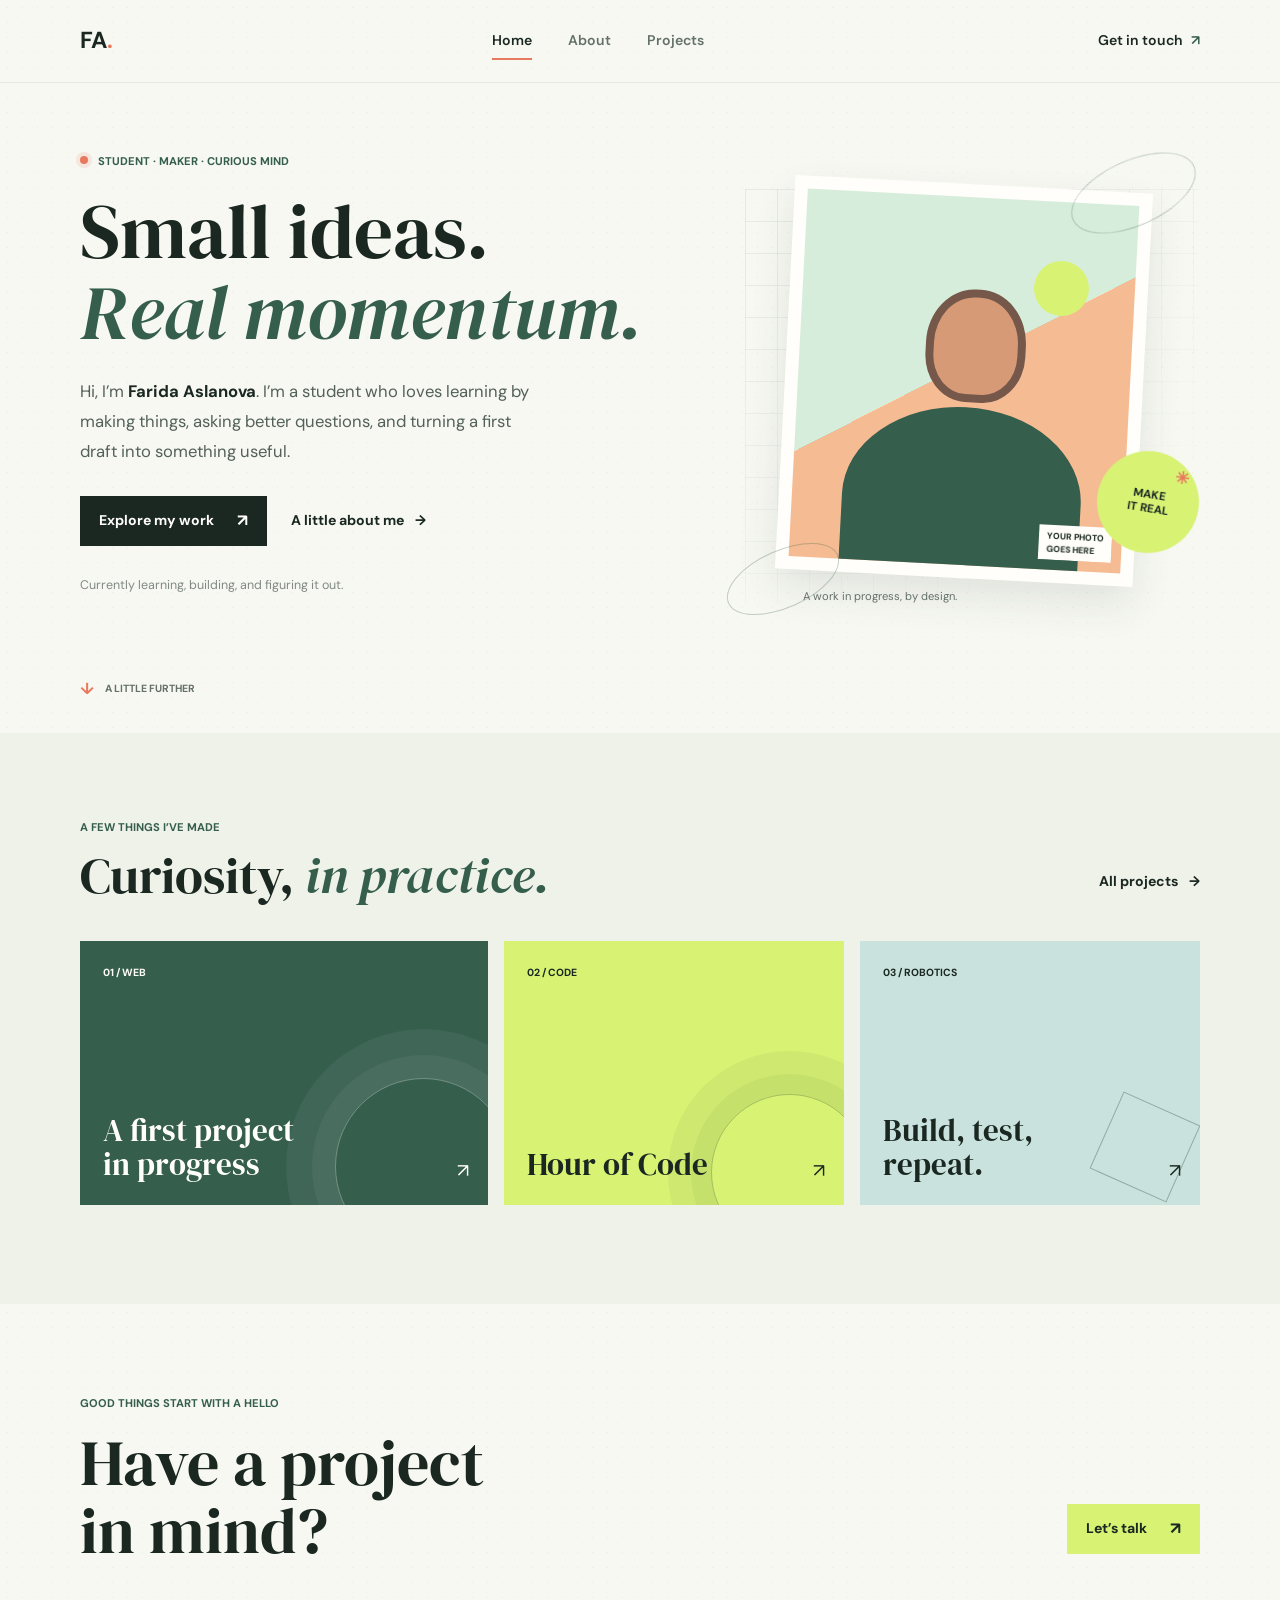
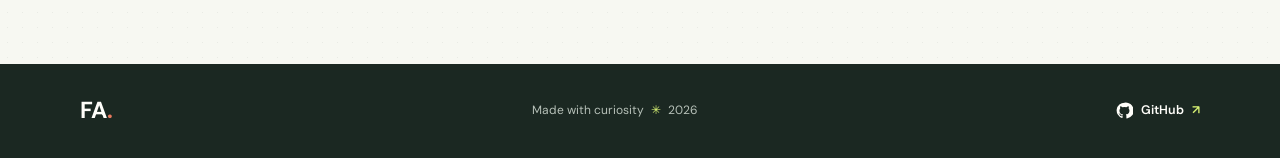
==== index.html @ 7e56ab6a "Update name in index.html" ====
<!doctype html>
<html lang="en">
<head>
  <meta charset="utf-8">
  <meta name="viewport" content="width=device-width, initial-scale=1">
  <meta name="description" content="A personal portfolio sharing my background, skills, and projects.">
  <title>Farida Aslanova | Portfolio</title>
  <link rel="preconnect" href="https://fonts.googleapis.com">
  <link rel="preconnect" href="https://fonts.gstatic.com" crossorigin>
  <link href="https://fonts.googleapis.com/css2?family=DM+Sans:wght@400;500;600;700&family=DM+Serif+Display&display=swap" rel="stylesheet">
  <link rel="stylesheet" href="styles.css">
</head>
<body>
  <header class="site-header">
    <nav class="nav shell" aria-label="Main navigation">
      <a class="wordmark" href="index.html" aria-label="Farida Aslanova home">FA<span>.</span></a>
      <div class="nav-links">
        <a class="nav-link is-current" href="index.html" aria-current="page">Home</a>
        <a class="nav-link" href="about.html">About</a>
        <a class="nav-link" href="projects.html">Projects</a>
      </div>
      <a class="nav-contact" href="mailto:hello@example.com">Get in touch <span aria-hidden="true">↗</span></a>
    </nav>
  </header>

  <main>
    <section class="hero shell">
      <div class="hero-copy">
        <p class="eyebrow"><span class="status-dot"></span> STUDENT · MAKER · CURIOUS MIND</p>
        <h1>Small ideas.<br><em>Real momentum.</em></h1>
        <p class="hero-intro">Hi, I’m <strong>Farida Aslanova</strong>. I’m a student who loves learning by making things, asking better questions, and turning a first draft into something useful.</p>
        <div class="hero-actions">
          <a class="button button-dark" href="projects.html">Explore my work <span aria-hidden="true">↗</span></a>
          <a class="text-link" href="about.html">A little about me <span aria-hidden="true">→</span></a>
        </div>
        <p class="hero-note">Currently learning, building, and figuring it out.</p>
      </div>
      <div class="hero-visual" aria-label="Profile photo placeholder">
        <div class="visual-grid" aria-hidden="true"></div>
        <div class="photo-frame">
          <div class="photo-placeholder" role="img" aria-label="Add your profile photo here">
            <span class="photo-sun" aria-hidden="true"></span>
            <span class="photo-head" aria-hidden="true"></span>
            <span class="photo-body" aria-hidden="true"></span>
            <span class="photo-label">YOUR PHOTO<br>GOES HERE</span>
          </div>
        </div>
        <div class="orbit orbit-one" aria-hidden="true"></div>
        <div class="orbit orbit-two" aria-hidden="true"></div>
        <div class="visual-sticker">MAKE<br>IT REAL <span aria-hidden="true">✳</span></div>
        <p class="visual-caption">A work in progress, by design.</p>
      </div>
      <a class="scroll-cue" href="#selected-work"><span aria-hidden="true">↓</span> A LITTLE FURTHER</a>
    </section>

    <section class="work-preview section-band" id="selected-work">
      <div class="shell">
        <div class="section-heading">
          <div>
            <p class="eyebrow">A FEW THINGS I’VE MADE</p>
            <h2>Curiosity, <em>in practice.</em></h2>
          </div>
          <a class="text-link" href="projects.html">All projects <span aria-hidden="true">→</span></a>
        </div>
        <div class="preview-grid">
          <a class="preview-item preview-web" href="projects.html#project-1">
            <span class="preview-number">01 / WEB</span>
            <span class="preview-title">A first project<br>in progress</span>
            <span class="preview-arrow" aria-hidden="true">↗</span>
          </a>
          <a class="preview-item preview-code" href="projects.html#hour-of-code">
            <span class="preview-number">02 / CODE</span>
            <span class="preview-title">Hour of Code</span>
            <span class="preview-arrow" aria-hidden="true">↗</span>
          </a>
          <a class="preview-item preview-robot" href="projects.html#robotics">
            <span class="preview-number">03 / ROBOTICS</span>
            <span class="preview-title">Build, test,<br>repeat.</span>
            <span class="preview-arrow" aria-hidden="true">↗</span>
          </a>
        </div>
      </div>
    </section>

    <section class="next-step shell">
      <p class="eyebrow">GOOD THINGS START WITH A HELLO</p>
      <div class="next-step-row">
        <h2>Have a project<br>in mind?</h2>
        <a class="button button-lime" href="mailto:hello@example.com">Let’s talk <span aria-hidden="true">↗</span></a>
      </div>
    </section>
  </main>

  <footer class="site-footer">
    <div class="shell footer-inner">
      <a class="wordmark footer-mark" href="index.html" aria-label="Farida Aslanova home">FA<span>.</span></a>
      <p>Made with curiosity <span aria-hidden="true">✳</span> <span id="year">2026</span></p>
      <a class="github-link" href="https://github.com/your-username/your-repository" target="_blank" rel="noreferrer" aria-label="Visit my GitHub repository">
        <svg viewBox="0 0 24 24" aria-hidden="true"><path d="M12 .9a11.1 11.1 0 0 0-3.51 21.63c.56.1.76-.24.76-.54v-2.1c-3.1.67-3.76-1.32-3.76-1.32-.5-1.29-1.24-1.63-1.24-1.63-1.02-.7.08-.69.08-.69 1.12.08 1.71 1.15 1.71 1.15 1 .1.75 2.4 3.19 1.71.1-.73.39-1.23.7-1.52-2.48-.28-5.09-1.24-5.09-5.52 0-1.22.44-2.21 1.15-2.99-.12-.28-.5-1.42.11-2.95 0 0 .94-.3 3.05 1.14a10.6 10.6 0 0 1 5.55 0c2.11-1.44 3.05-1.14 3.05-1.14.61 1.53.23 2.67.11 2.95.71.78 1.14 1.77 1.14 2.99 0 4.29-2.61 5.23-5.1 5.51.4.35.76 1.03.76 2.08v3.08c0 .3.2.65.77.54A11.1 11.1 0 0 0 12 .9Z"/></svg>
        <span>GitHub</span><span aria-hidden="true">↗</span>
      </a>
    </div>
  </footer>
</body>
</html>
---- styles.css ----
:root {
  color-scheme: light;
  --ink: #1b2822;
  --muted: #647169;
  --paper: #f7f8f2;
  --white: #fffefa;
  --line: #dce2d8;
  --green: #355e4d;
  --lime: #d8f274;
  --coral: #e8795e;
  --blue: #c9e2dd;
  --serif: "DM Serif Display", Georgia, serif;
  --sans: "DM Sans", "Segoe UI", sans-serif;
}

* { box-sizing: border-box; }
html { scroll-behavior: smooth; }
body {
  margin: 0;
  color: var(--ink);
  background-color: var(--paper);
  background-image: radial-gradient(#28463612 .8px, transparent .8px);
  background-size: 15px 15px;
  font-family: var(--sans);
  font-size: 16px;
  line-height: 1.65;
}
a { color: inherit; text-decoration: none; }
img { display: block; max-width: 100%; }
.shell { width: min(1120px, calc(100% - 64px)); margin-inline: auto; }

.site-header { position: relative; z-index: 2; border-bottom: 1px solid #dce2d899; }
.nav { min-height: 82px; display: flex; align-items: center; justify-content: space-between; gap: 28px; }
.wordmark { font-size: 1.45rem; line-height: 1; font-weight: 700; letter-spacing: 0; }
.wordmark span { color: var(--coral); }
.nav-links { display: flex; align-items: center; gap: 36px; }
.nav-link, .nav-contact { font-size: .88rem; font-weight: 600; }
.nav-link { position: relative; color: var(--muted); transition: color .2s ease; }
.nav-link::after { position: absolute; right: 0; bottom: -7px; left: 0; height: 2px; content: ""; background: var(--coral); transform: scaleX(0); transform-origin: left; transition: transform .2s ease; }
.nav-link:hover, .nav-link.is-current { color: var(--ink); }
.nav-link:hover::after, .nav-link.is-current::after { transform: scaleX(1); }
.nav-contact { padding: 10px 0 10px 16px; }
.nav-contact span { margin-left: 5px; color: var(--green); }

.hero { position: relative; min-height: 650px; display: grid; grid-template-columns: 1.03fr .97fr; align-items: center; padding-top: 40px; padding-bottom: 88px; }
.hero-copy { position: relative; z-index: 1; padding-bottom: 20px; animation: rise-in .7s both; }
.eyebrow { margin: 0 0 21px; color: var(--green); font-size: .7rem; font-weight: 700; letter-spacing: 0; line-height: 1.5; }
.status-dot { display: inline-block; width: 8px; height: 8px; margin-right: 7px; border-radius: 50%; background: var(--coral); vertical-align: 1px; box-shadow: 0 0 0 4px #e8795e22; }
h1, h2, h3, h4, p { margin-top: 0; }
h1, h2 { font-family: var(--serif); font-weight: 400; letter-spacing: 0; line-height: 1.05; }
h1 { margin-bottom: 25px; font-size: clamp(3.35rem, 6vw, 5.8rem); }
h1 em, h2 em { color: var(--green); font-weight: 400; }
.hero-intro { max-width: 460px; margin-bottom: 29px; color: #536159; font-size: 1.04rem; line-height: 1.8; }
.hero-intro strong { color: var(--ink); font-weight: 700; }
.hero-actions { display: flex; align-items: center; flex-wrap: wrap; gap: 24px; }
.button { min-height: 50px; display: inline-flex; align-items: center; justify-content: center; gap: 23px; padding: 0 19px; font-size: .88rem; font-weight: 700; transition: transform .2s ease, box-shadow .2s ease; }
.button:hover { transform: translateY(-3px); box-shadow: 0 8px 18px #1b282222; }
.button-dark { color: var(--white); background: var(--ink); }
.button-dark span, .button-lime span { font-size: 1.05rem; }
.button-lime { color: var(--ink); background: var(--lime); }
.text-link { display: inline-flex; align-items: center; gap: 11px; color: var(--ink); font-size: .88rem; font-weight: 700; }
.text-link span, .project-link span { transition: transform .2s ease; }
.text-link:hover span, .project-link:hover span { transform: translateX(4px); }
.hero-note { margin: 29px 0 0; color: #808a83; font-size: .78rem; }
.hero-visual { position: relative; width: 100%; max-width: 480px; height: 450px; justify-self: end; animation: rise-in .8s .12s both; }
.visual-grid { position: absolute; inset: 30px 2px 6px 25px; background-image: linear-gradient(#355e4d15 1px, transparent 1px), linear-gradient(90deg, #355e4d15 1px, transparent 1px); background-size: 32px 32px; mask-image: linear-gradient(145deg, #000 10%, transparent 90%); }
.photo-frame { position: absolute; inset: 25px 57px 31px 65px; padding: 13px; background: var(--white); box-shadow: 0 18px 40px #27372d1b; transform: rotate(3deg); }
.photo-placeholder { position: relative; width: 100%; height: 100%; overflow: hidden; background: linear-gradient(150deg, #d7eddb 0%, #d7eddb 47%, #f5bb93 47%, #f5bb93 100%); }
.photo-sun { position: absolute; top: 16%; right: 14%; width: 55px; aspect-ratio: 1; border-radius: 50%; background: var(--lime); }
.photo-head { position: absolute; z-index: 1; top: 25%; left: 38%; width: 30%; aspect-ratio: .88; border: 8px solid #76584b; border-radius: 48% 48% 42% 42%; background: #d79a77; }
.photo-body { position: absolute; bottom: -7%; left: 15%; width: 72%; height: 50%; border-radius: 50% 50% 0 0; background: var(--green); }
.photo-label { position: absolute; z-index: 2; right: 10px; bottom: 10px; padding: 5px 8px; color: var(--ink); background: var(--white); font-size: .55rem; font-weight: 700; line-height: 1.4; }
.orbit { position: absolute; border: 1px solid #355e4d48; border-radius: 50%; transform: rotate(-24deg); }
.orbit-one { top: 1px; right: 0; width: 133px; height: 66px; }
.orbit-two { bottom: 1px; left: 3px; width: 120px; height: 58px; }
.visual-sticker { position: absolute; right: 1px; bottom: 56px; z-index: 1; display: grid; width: 102px; aspect-ratio: 1; place-content: center; border-radius: 50%; color: var(--ink); background: var(--lime); font-size: .72rem; font-weight: 700; line-height: 1.25; text-align: center; transform: rotate(9deg); }
.visual-sticker span { position: absolute; top: 12px; right: 14px; color: var(--coral); font-size: 1.05rem; }
.visual-caption { position: absolute; bottom: 4px; left: 83px; margin: 0; color: var(--muted); font-size: .7rem; }
.scroll-cue { position: absolute; bottom: 31px; left: 0; display: flex; align-items: center; gap: 11px; color: var(--muted); font-size: .65rem; font-weight: 700; }
.scroll-cue span, .intro-jump span { color: var(--coral); font-size: 1rem; }

.section-band { background: #eff2e9; }
.work-preview { padding: 86px 0 99px; }
.section-heading { display: flex; align-items: end; justify-content: space-between; gap: 32px; margin-bottom: 38px; }
.section-heading .eyebrow { margin-bottom: 13px; }
h2 { margin-bottom: 0; font-size: clamp(2.4rem, 4vw, 3.8rem); }
.section-heading > .text-link { margin-bottom: 9px; }
.preview-grid { display: grid; grid-template-columns: 1.2fr 1fr 1fr; gap: 16px; }
.preview-item { position: relative; min-height: 264px; display: flex; flex-direction: column; justify-content: space-between; overflow: hidden; padding: 23px; transition: transform .25s ease; }
.preview-item:hover { transform: translateY(-5px); }
.preview-web { color: var(--white); background: var(--green); }
.preview-web::after { position: absolute; right: -24px; bottom: -50px; width: 175px; height: 175px; border: 1px solid #ffffff50; border-radius: 50%; content: ""; box-shadow: 0 0 0 23px #ffffff0d, 0 0 0 49px #ffffff0d; }
.preview-code { color: var(--ink); background: var(--lime); }
.preview-code::after { position: absolute; right: -24px; bottom: -46px; width: 155px; height: 155px; border: 1px solid #1b282242; border-radius: 50%; content: ""; box-shadow: 0 0 0 20px #1b28220c, 0 0 0 43px #1b28220c; }
.preview-robot { color: var(--ink); background: var(--blue); }
.preview-robot::after { position: absolute; right: 13px; bottom: 16px; width: 82px; height: 82px; border: 1px solid #355e4d66; content: ""; transform: rotate(24deg); }
.preview-number { position: relative; z-index: 1; font-size: .65rem; font-weight: 700; }
.preview-title { position: relative; z-index: 1; font-family: var(--serif); font-size: 1.95rem; line-height: 1.08; }
.preview-arrow { position: absolute; right: 19px; bottom: 18px; z-index: 1; font-size: 1.2rem; }
.next-step { padding-top: 91px; padding-bottom: 100px; }
.next-step .eyebrow { margin-bottom: 18px; }
.next-step-row { display: flex; align-items: end; justify-content: space-between; gap: 32px; }
.next-step h2 { font-size: clamp(2.8rem, 5vw, 4.8rem); }
.next-step .button { margin-bottom: 10px; }

.page-intro { position: relative; min-height: 380px; display: flex; flex-direction: column; justify-content: center; padding-top: 49px; padding-bottom: 52px; }
.page-intro h1 { margin-bottom: 18px; font-size: clamp(3.4rem, 6vw, 5.2rem); }
.page-lede { max-width: 530px; margin-bottom: 0; color: var(--muted); font-size: 1.02rem; line-height: 1.8; }
.about-stamp { position: absolute; right: 7%; bottom: 66px; display: grid; width: 114px; aspect-ratio: 1; place-content: center; border: 1px solid #355e4d66; border-radius: 50%; color: var(--green); font-size: .65rem; font-weight: 700; line-height: 1.4; text-align: center; transform: rotate(10deg); }
.about-stamp span { margin-top: 4px; color: var(--coral); font-size: 1rem; }
.about-story { padding: 78px 0 84px; }
.story-grid { display: grid; grid-template-columns: .65fr 1.35fr; gap: 55px; }
.story-grid > .eyebrow { margin-top: 11px; }
.story-grid h2 { max-width: 670px; margin-bottom: 24px; font-size: clamp(2.2rem, 3.7vw, 3.5rem); }
.story-grid p:not(.eyebrow) { max-width: 690px; color: #56625a; }
.credentials { padding-top: 90px; padding-bottom: 104px; }
.section-aside { max-width: 255px; margin-bottom: 7px; color: var(--muted); font-size: .9rem; }
.credentials-grid { display: grid; grid-template-columns: 1fr 1fr 1fr; border-top: 1px solid var(--line); }
.credential-block { position: relative; min-height: 340px; padding: 26px 26px 28px 0; border-right: 1px solid var(--line); }
.credential-block + .credential-block { padding-left: 25px; }
.credential-block:last-child { padding-right: 0; border-right: 0; }
.block-index { display: block; margin-bottom: 12px; color: var(--coral); font-size: .7rem; font-weight: 700; }
.credential-block h3 { margin-bottom: 22px; font-family: var(--serif); font-size: 1.65rem; font-weight: 400; }
.timeline-entry { position: relative; padding: 0 0 19px 18px; border-left: 1px solid #adc0ae; }
.timeline-entry:last-child { padding-bottom: 0; border-color: transparent; }
.timeline-dot { position: absolute; top: 4px; left: -4px; width: 7px; height: 7px; border-radius: 50%; background: var(--coral); }
.entry-date { margin-bottom: 4px; color: var(--green); font-size: .65rem; font-weight: 700; }
.timeline-entry h4, .activity-entry h4 { margin-bottom: 3px; font-size: .9rem; font-weight: 700; }
.timeline-entry p:last-child, .activity-entry p { margin-bottom: 0; color: var(--muted); font-size: .79rem; }
.block-lede { margin: -12px 0 20px; color: var(--muted); font-size: .83rem; }
.skill-list { margin: 0; padding: 0; list-style: none; }
.skill-list li { display: flex; align-items: center; justify-content: space-between; gap: 10px; padding: 11px 0; border-bottom: 1px solid var(--line); font-size: .84rem; }
.skill-mark { color: var(--green); }
.activity-entry { display: flex; align-items: flex-start; gap: 12px; margin-bottom: 19px; }
.activity-icon { width: 25px; height: 25px; display: grid; flex: 0 0 25px; place-items: center; color: var(--green); background: #dce7dc; font-size: .85rem; }
.about-cta { padding: 75px 0 87px; color: var(--white); background: var(--green); }
.about-cta-inner { display: grid; grid-template-columns: 1fr auto; align-items: end; gap: 23px; }
.about-cta .eyebrow { grid-column: 1 / -1; margin-bottom: 0; color: var(--lime); }
.about-cta h2 { font-size: clamp(2.5rem, 4vw, 3.8rem); }
.about-cta h2 em { color: var(--lime); }
.about-cta .button { grid-column: 2; grid-row: 2; margin-bottom: 6px; }

.projects-intro { min-height: 365px; }
.intro-jump { display: inline-flex; align-items: center; gap: 10px; margin-top: 27px; color: var(--muted); font-size: .68rem; font-weight: 700; }
.projects-list { padding: 38px 0 54px; }
.project-stack { display: grid; gap: 20px; }
.project-card { display: grid; grid-template-columns: 1fr 1fr; align-items: center; gap: clamp(30px, 6vw, 78px); min-height: 340px; padding: 24px; background: var(--white); }
.project-card-reverse .project-image { order: 2; }
.project-card-reverse .project-copy { order: 1; padding-left: 18px; }
.project-image { position: relative; min-height: 288px; overflow: hidden; background: var(--blue); }
.project-image img { position: absolute; inset: 0; width: 100%; height: 100%; object-fit: cover; transition: transform .5s ease; }
.project-card:hover .project-image img { transform: scale(1.04); }
.project-image-one img { filter: saturate(.72); }
.project-image-two img { filter: saturate(.78); }
.project-image-three img { filter: saturate(.78); }
.project-image-four img { filter: saturate(.66); }
.image-index, .image-caption { position: absolute; z-index: 1; color: var(--ink); background: var(--white); font-size: .66rem; font-weight: 700; }
.image-index { top: 13px; left: 13px; display: grid; width: 34px; aspect-ratio: 1; place-items: center; }
.image-caption { right: 13px; bottom: 13px; padding: 6px 9px; }
.project-copy { padding: 15px 26px 15px 0; }
.project-copy .eyebrow { display: flex; flex-wrap: wrap; align-items: center; gap: 11px; margin-bottom: 14px; }
.project-type { color: #818a82; font-size: .61rem; }
.project-copy h2 { margin-bottom: 14px; font-size: clamp(2rem, 3.1vw, 2.9rem); }
.project-copy > p:not(.eyebrow) { max-width: 410px; margin-bottom: 19px; color: var(--muted); font-size: .9rem; line-height: 1.75; }
.project-link { display: inline-flex; align-items: center; gap: 11px; padding-bottom: 4px; border-bottom: 1px solid #355e4d66; color: var(--green); font-size: .82rem; font-weight: 700; }
.project-end { padding-top: 83px; padding-bottom: 94px; }
.project-end .eyebrow { margin-bottom: 15px; }
.project-end h2 { margin-bottom: 26px; font-size: clamp(2.7rem, 4.5vw, 4.3rem); }
.project-end .button { width: fit-content; }

.site-footer { color: #e8eee8; background: var(--ink); }
.footer-inner { min-height: 94px; display: flex; align-items: center; justify-content: space-between; gap: 20px; }
.footer-mark { color: var(--white); }
.footer-inner p { margin: 0; color: #b7c1b9; font-size: .75rem; }
.footer-inner p span:first-child { padding: 0 4px; color: var(--lime); }
.github-link { display: inline-flex; align-items: center; gap: 8px; color: var(--white); font-size: .78rem; font-weight: 600; }
.github-link svg { width: 17px; height: 17px; fill: currentColor; }
.github-link span:last-child { color: var(--lime); }

@keyframes rise-in { from { opacity: 0; transform: translateY(14px); } to { opacity: 1; transform: translateY(0); } }

@media (max-width: 760px) {
  .shell { width: min(100% - 40px, 560px); }
  .nav { min-height: 70px; gap: 15px; }
  .nav-links { gap: 18px; }
  .nav-contact { padding-left: 0; font-size: .78rem; }
  .nav-link { font-size: .82rem; }
  .hero { min-height: auto; grid-template-columns: 1fr; gap: 13px; padding-top: 70px; padding-bottom: 94px; }
  .hero-copy { padding-bottom: 0; }
  .hero h1 { font-size: clamp(3.3rem, 12vw, 5rem); }
  .hero-visual { width: min(100%, 430px); height: 390px; justify-self: center; margin-top: 16px; }
  .photo-frame { inset: 18px 56px 27px 57px; }
  .scroll-cue { bottom: 25px; }
  .work-preview { padding: 68px 0 74px; }
  .preview-grid { grid-template-columns: 1fr 1fr; }
  .preview-item:first-child { grid-column: 1 / -1; min-height: 220px; }
  .preview-item { min-height: 210px; }
  .next-step { padding-top: 70px; padding-bottom: 76px; }
  .page-intro { min-height: 340px; padding-top: 56px; padding-bottom: 50px; }
  .about-stamp { right: 3%; bottom: 35px; width: 88px; font-size: .58rem; }
  .about-story { padding: 62px 0; }
  .story-grid { grid-template-columns: 1fr; gap: 5px; }
  .credentials { padding-top: 68px; padding-bottom: 75px; }
  .credentials-grid { grid-template-columns: 1fr 1fr; }
  .credential-block { min-height: 0; padding-bottom: 28px; }
  .skills-block { border-right: 0; }
  .experience-block { grid-column: 1 / -1; padding: 25px 0 0 !important; border-top: 1px solid var(--line); }
  .about-cta { padding: 61px 0 68px; }
  .project-card { grid-template-columns: 1fr; gap: 20px; padding: 16px; }
  .project-card-reverse .project-image, .project-card-reverse .project-copy { order: initial; }
  .project-card-reverse .project-copy { padding-left: 0; }
  .project-image { min-height: 260px; }
  .project-copy { padding: 4px 8px 14px; }
  .projects-list { padding-top: 25px; padding-bottom: 36px; }
  .project-stack { gap: 16px; }
  .project-end { padding-top: 66px; padding-bottom: 76px; }
}

@media (max-width: 440px) {
  .shell { width: calc(100% - 34px); }
  .nav { flex-wrap: wrap; padding-top: 13px; padding-bottom: 12px; }
  .wordmark { font-size: 1.3rem; }
  .nav-links { order: 3; width: 100%; justify-content: center; gap: 33px; }
  .nav-contact { margin-left: auto; }
  .hero { padding-top: 53px; }
  .eyebrow { font-size: .64rem; }
  .hero-intro { font-size: .96rem; }
  .hero-visual { height: 330px; }
  .photo-frame { inset: 12px 46px 24px 47px; }
  .visual-sticker { right: 0; bottom: 47px; width: 82px; font-size: .62rem; }
  .visual-caption { left: 50px; font-size: .64rem; }
  .section-heading { align-items: flex-start; flex-direction: column; gap: 17px; margin-bottom: 26px; }
  .section-heading > .text-link { margin-bottom: 0; }
  .preview-grid { grid-template-columns: 1fr; }
  .preview-item, .preview-item:first-child { grid-column: auto; min-height: 180px; }
  .preview-title { font-size: 1.75rem; }
  .next-step-row { align-items: flex-start; flex-direction: column; gap: 22px; }
  .next-step .button { margin-bottom: 0; }
  .page-intro { min-height: 325px; }
  .page-intro h1 { font-size: clamp(3rem, 15vw, 4.2rem); }
  .about-stamp { right: 5px; bottom: 15px; width: 72px; }
  .section-aside { max-width: 100%; }
  .credentials-grid { grid-template-columns: 1fr; }
  .credential-block, .credential-block + .credential-block { padding: 24px 0; border-right: 0; border-bottom: 1px solid var(--line); }
  .credential-block:last-child { border-bottom: 0; }
  .experience-block { grid-column: auto; border-top: 0; }
  .about-cta-inner { grid-template-columns: 1fr; }
  .about-cta .eyebrow { grid-column: auto; }
  .about-cta .button { grid-column: auto; grid-row: auto; }
  .project-image { min-height: 215px; }
  .footer-inner { min-height: 110px; flex-wrap: wrap; justify-content: space-between; padding-top: 20px; padding-bottom: 20px; }
  .footer-inner p { order: 3; width: 100%; }
}

@media (prefers-reduced-motion: reduce) {
  *, *::before, *::after { scroll-behavior: auto !important; animation-duration: .01ms !important; animation-iteration-count: 1 !important; transition-duration: .01ms !important; }
}
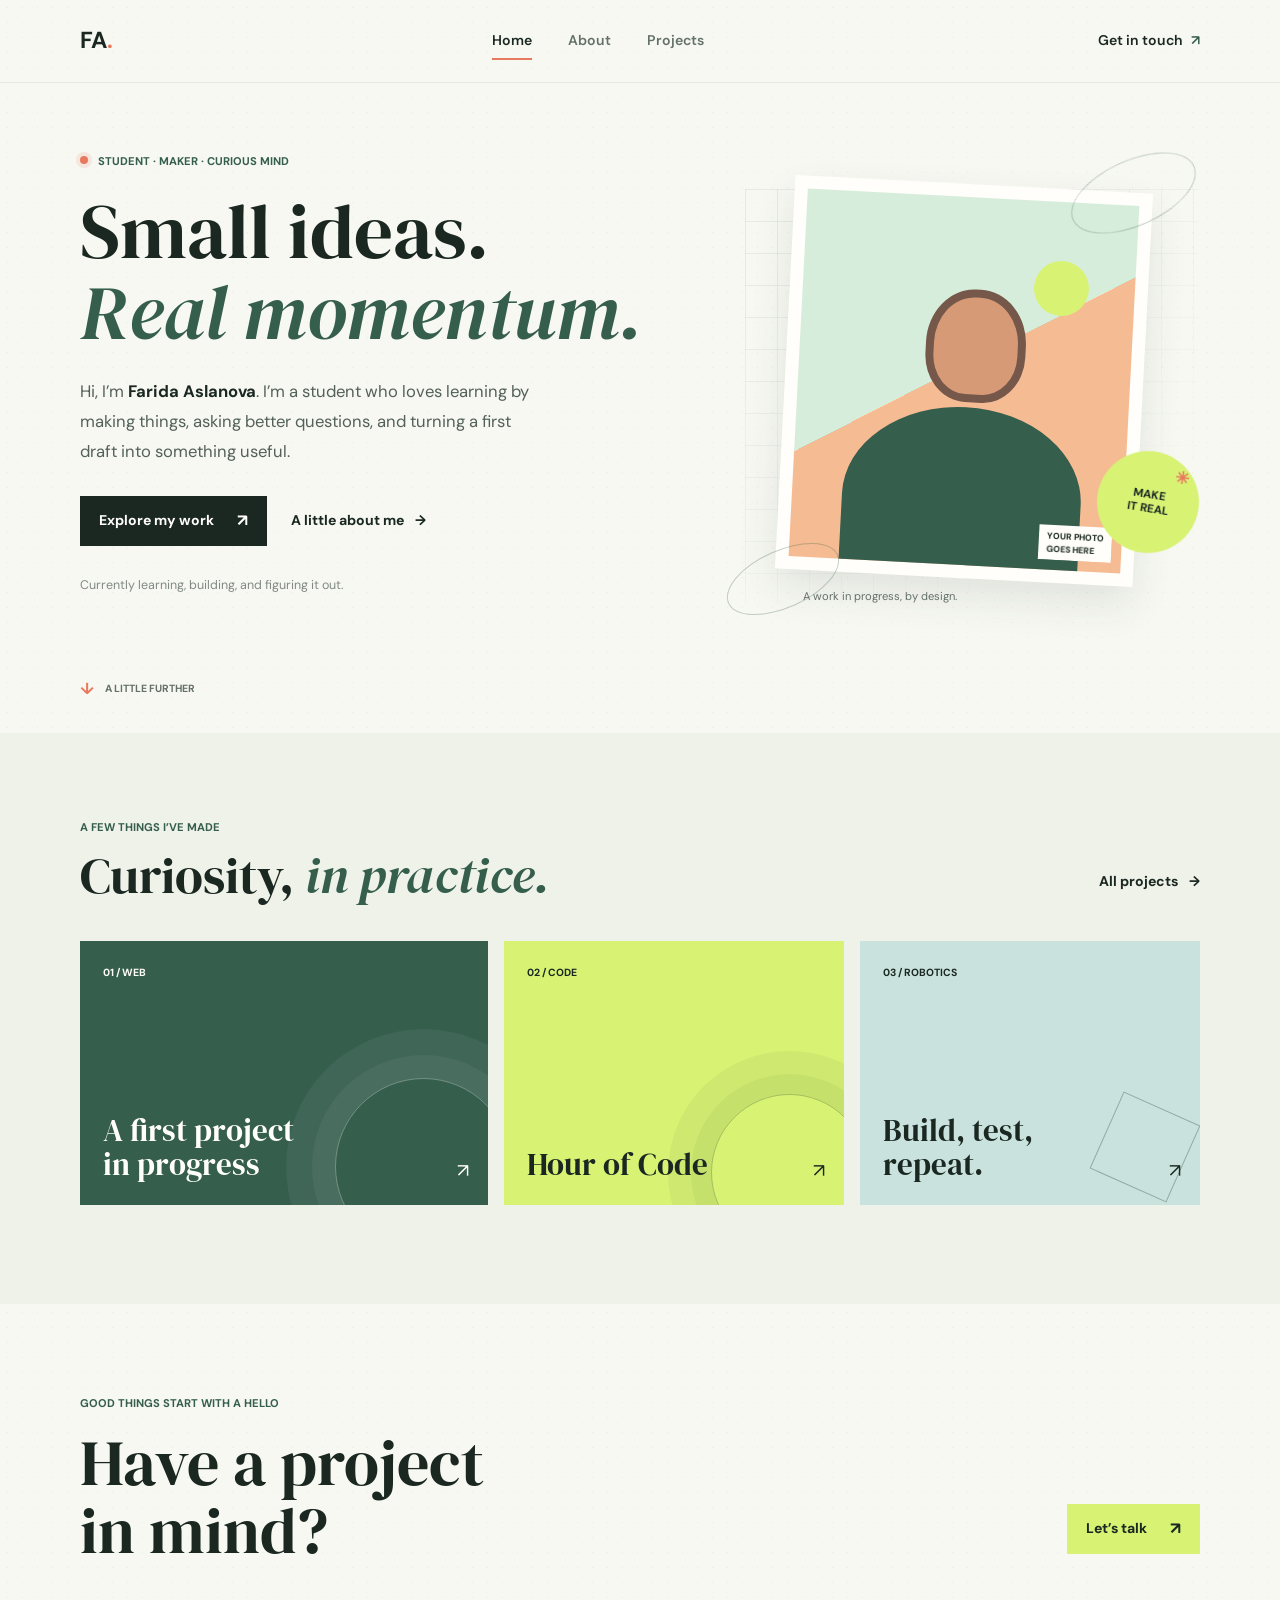
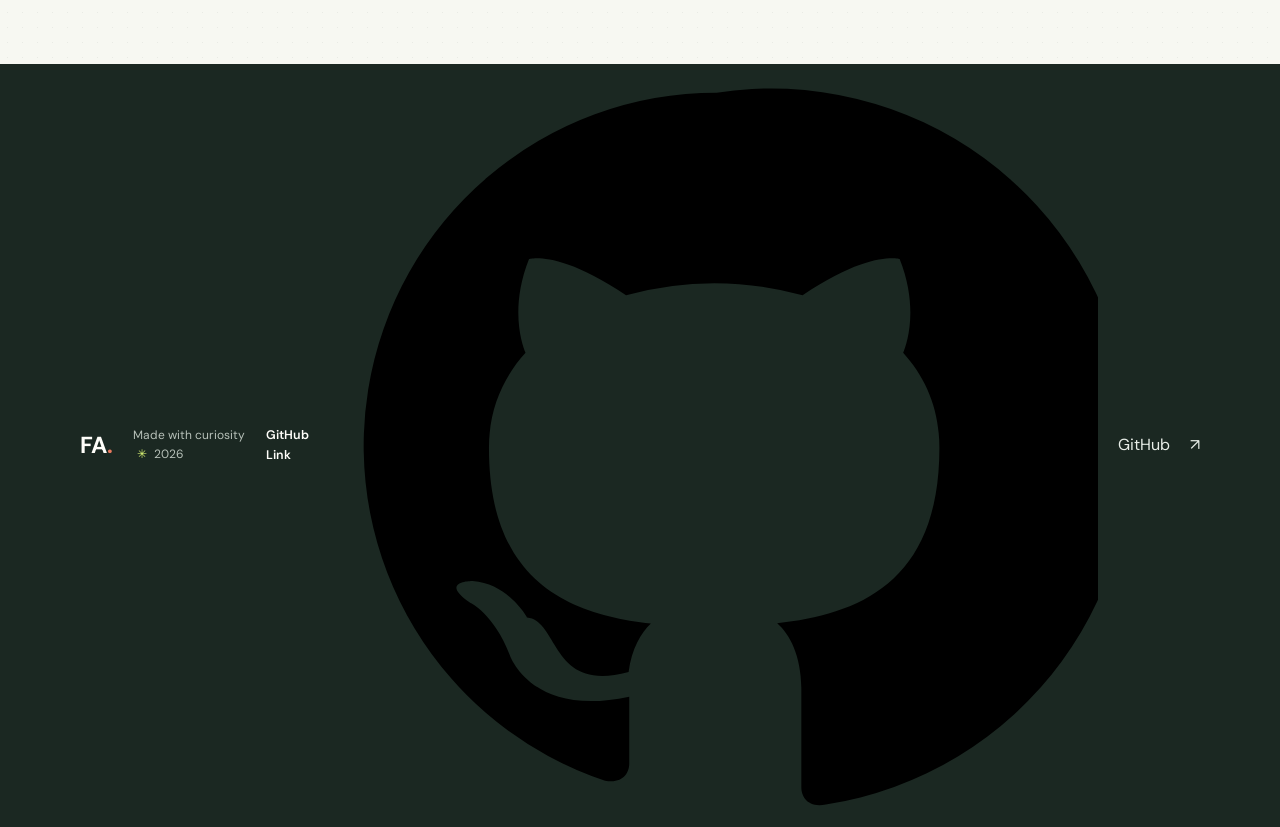
==== commit 4f851cae: "Fix github repo link" ====
--- a/index.html
+++ b/index.html
@@ -95,7 +95,7 @@
     <div class="shell footer-inner">
       <a class="wordmark footer-mark" href="index.html" aria-label="Farida Aslanova home">FA<span>.</span></a>
       <p>Made with curiosity <span aria-hidden="true">✳</span> <span id="year">2026</span></p>
-      <a class="github-link" href="https://github.com/your-username/your-repository" target="_blank" rel="noreferrer" aria-label="Visit my GitHub repository">
+      <a class="github-link" href="https://youtu.be/HBecvjK9mwM?si=2HjR458MfhCHpb5J" >GitHub Link</a>
         <svg viewBox="0 0 24 24" aria-hidden="true"><path d="M12 .9a11.1 11.1 0 0 0-3.51 21.63c.56.1.76-.24.76-.54v-2.1c-3.1.67-3.76-1.32-3.76-1.32-.5-1.29-1.24-1.63-1.24-1.63-1.02-.7.08-.69.08-.69 1.12.08 1.71 1.15 1.71 1.15 1 .1.75 2.4 3.19 1.71.1-.73.39-1.23.7-1.52-2.48-.28-5.09-1.24-5.09-5.52 0-1.22.44-2.21 1.15-2.99-.12-.28-.5-1.42.11-2.95 0 0 .94-.3 3.05 1.14a10.6 10.6 0 0 1 5.55 0c2.11-1.44 3.05-1.14 3.05-1.14.61 1.53.23 2.67.11 2.95.71.78 1.14 1.77 1.14 2.99 0 4.29-2.61 5.23-5.1 5.51.4.35.76 1.03.76 2.08v3.08c0 .3.2.65.77.54A11.1 11.1 0 0 0 12 .9Z"/></svg>
         <span>GitHub</span><span aria-hidden="true">↗</span>
       </a>
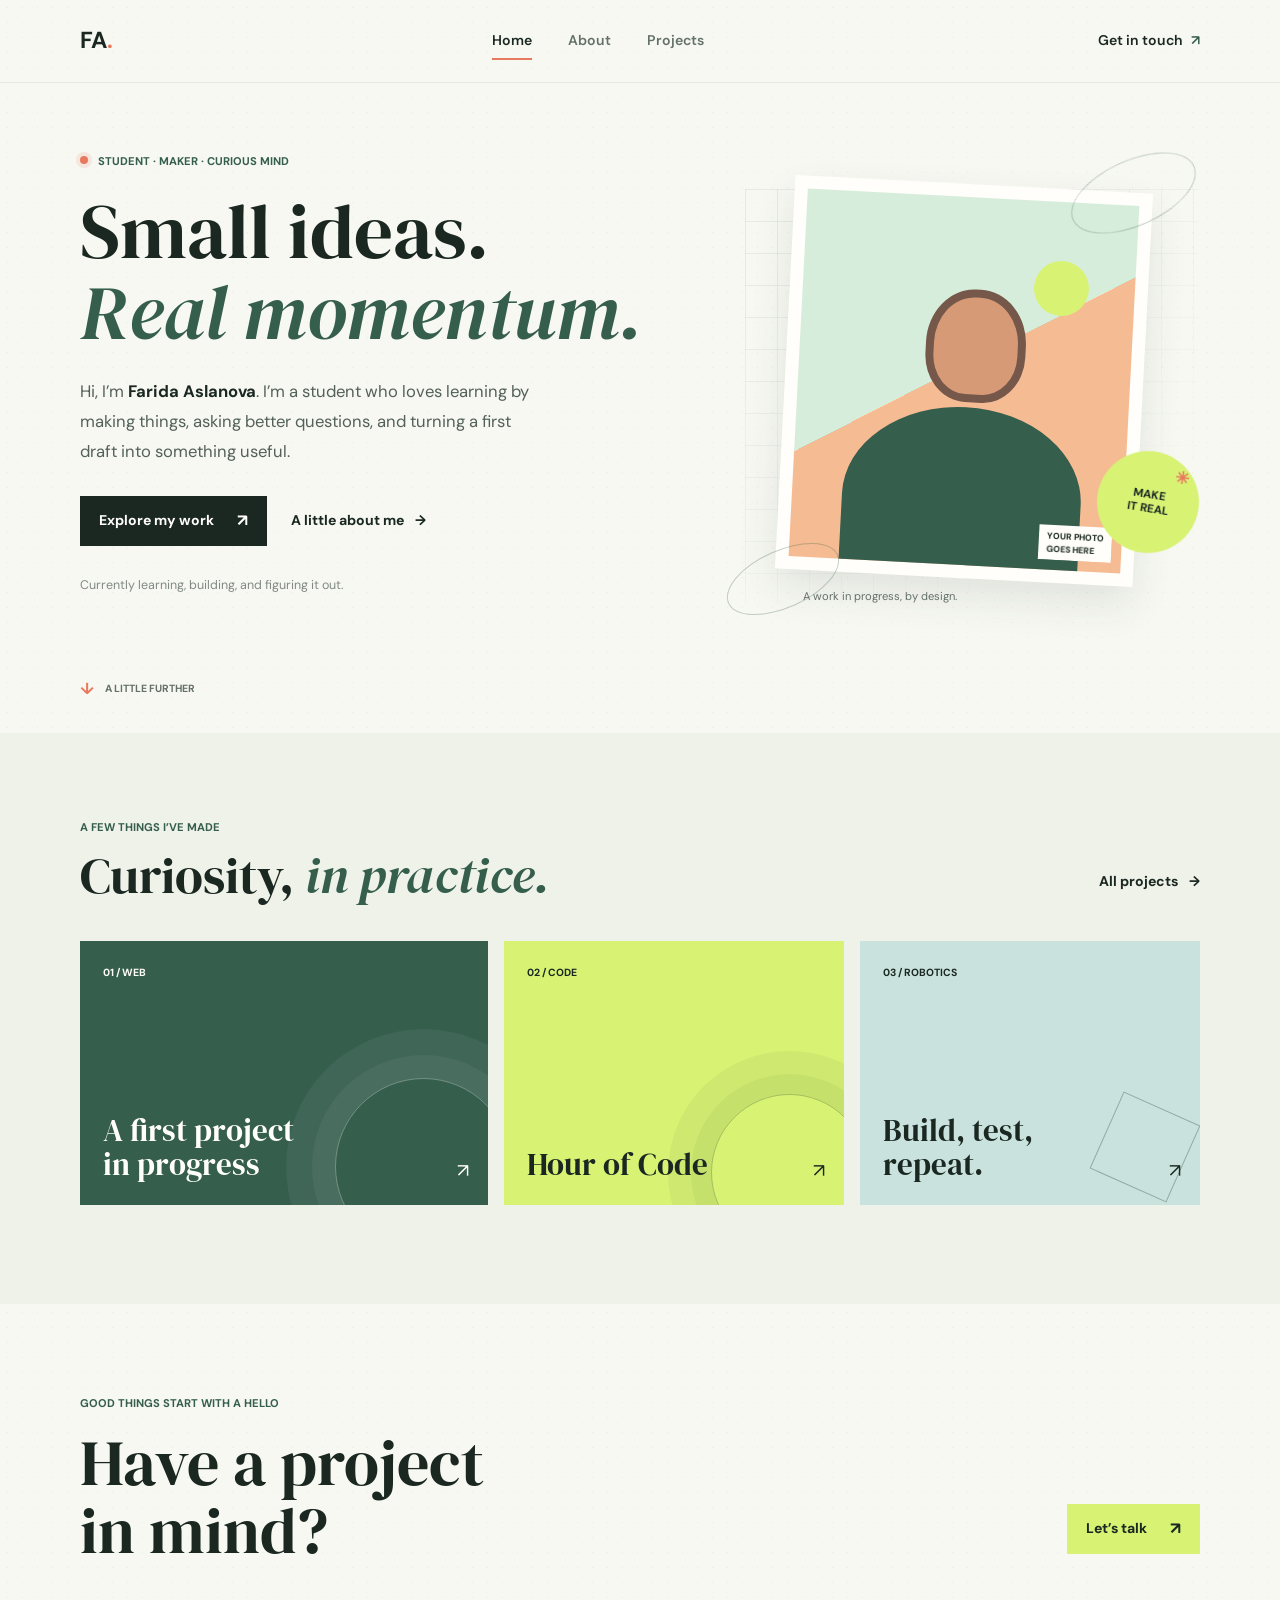
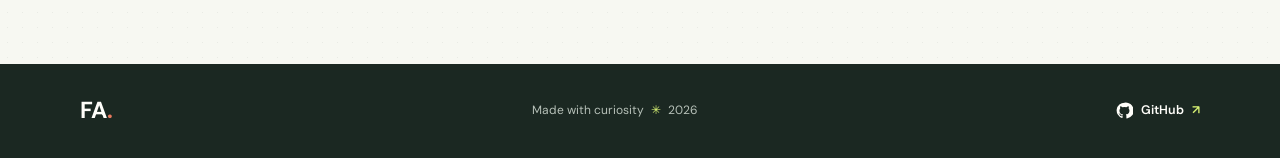
==== commit a7700d1a: "Made some changes to frontend" ====
--- a/index.html
+++ b/index.html
@@ -9,6 +9,7 @@
   <link rel="preconnect" href="https://fonts.gstatic.com" crossorigin>
   <link href="https://fonts.googleapis.com/css2?family=DM+Sans:wght@400;500;600;700&family=DM+Serif+Display&display=swap" rel="stylesheet">
   <link rel="stylesheet" href="styles.css">
+  <script src="cursor.js" defer></script>
 </head>
 <body>
   <header class="site-header">
@@ -19,7 +20,7 @@
         <a class="nav-link" href="about.html">About</a>
         <a class="nav-link" href="projects.html">Projects</a>
       </div>
-      <a class="nav-contact" href="mailto:hello@example.com">Get in touch <span aria-hidden="true">↗</span></a>
+      <a class="nav-contact" href="mailto:faridaslanova01@gmail.com">Get in touch <span aria-hidden="true">↗</span></a>
     </nav>
   </header>
 
@@ -86,7 +87,7 @@
       <p class="eyebrow">GOOD THINGS START WITH A HELLO</p>
       <div class="next-step-row">
         <h2>Have a project<br>in mind?</h2>
-        <a class="button button-lime" href="mailto:hello@example.com">Let’s talk <span aria-hidden="true">↗</span></a>
+        <a class="button button-lime" href="mailto:faridaslanova01@gmail.com">Let’s talk <span aria-hidden="true">↗</span></a>
       </div>
     </section>
   </main>
@@ -95,7 +96,7 @@
     <div class="shell footer-inner">
       <a class="wordmark footer-mark" href="index.html" aria-label="Farida Aslanova home">FA<span>.</span></a>
       <p>Made with curiosity <span aria-hidden="true">✳</span> <span id="year">2026</span></p>
-      <a class="github-link" href="https://youtu.be/HBecvjK9mwM?si=2HjR458MfhCHpb5J" >GitHub Link</a>
+      <a class="github-link" href="https://github.com/faridaslanova01/mygithub" target="_blank" rel="noreferrer" aria-label="Visit my GitHub repository">
         <svg viewBox="0 0 24 24" aria-hidden="true"><path d="M12 .9a11.1 11.1 0 0 0-3.51 21.63c.56.1.76-.24.76-.54v-2.1c-3.1.67-3.76-1.32-3.76-1.32-.5-1.29-1.24-1.63-1.24-1.63-1.02-.7.08-.69.08-.69 1.12.08 1.71 1.15 1.71 1.15 1 .1.75 2.4 3.19 1.71.1-.73.39-1.23.7-1.52-2.48-.28-5.09-1.24-5.09-5.52 0-1.22.44-2.21 1.15-2.99-.12-.28-.5-1.42.11-2.95 0 0 .94-.3 3.05 1.14a10.6 10.6 0 0 1 5.55 0c2.11-1.44 3.05-1.14 3.05-1.14.61 1.53.23 2.67.11 2.95.71.78 1.14 1.77 1.14 2.99 0 4.29-2.61 5.23-5.1 5.51.4.35.76 1.03.76 2.08v3.08c0 .3.2.65.77.54A11.1 11.1 0 0 0 12 .9Z"/></svg>
         <span>GitHub</span><span aria-hidden="true">↗</span>
       </a>
--- a/styles.css
+++ b/styles.css
@@ -108,6 +108,9 @@
 .page-lede { max-width: 530px; margin-bottom: 0; color: var(--muted); font-size: 1.02rem; line-height: 1.8; }
 .about-stamp { position: absolute; right: 7%; bottom: 66px; display: grid; width: 114px; aspect-ratio: 1; place-content: center; border: 1px solid #355e4d66; border-radius: 50%; color: var(--green); font-size: .65rem; font-weight: 700; line-height: 1.4; text-align: center; transform: rotate(10deg); }
 .about-stamp span { margin-top: 4px; color: var(--coral); font-size: 1rem; }
+@media (max-width: 900px) {
+  .about-stamp { position: static; align-self: flex-end; width: 88px; margin-top: 20px; font-size: .58rem; }
+}
 .about-story { padding: 78px 0 84px; }
 .story-grid { display: grid; grid-template-columns: .65fr 1.35fr; gap: 55px; }
 .story-grid > .eyebrow { margin-top: 11px; }
@@ -187,7 +190,7 @@
   .nav-link { font-size: .82rem; }
   .hero { min-height: auto; grid-template-columns: 1fr; gap: 13px; padding-top: 70px; padding-bottom: 94px; }
   .hero-copy { padding-bottom: 0; }
-  .hero h1 { font-size: clamp(3.3rem, 12vw, 5rem); }
+  .hero h1 { font-size: clamp(2.9rem, 12vw, 4.2rem); }
   .hero-visual { width: min(100%, 430px); height: 390px; justify-self: center; margin-top: 16px; }
   .photo-frame { inset: 18px 56px 27px 57px; }
   .scroll-cue { bottom: 25px; }
@@ -197,7 +200,6 @@
   .preview-item { min-height: 210px; }
   .next-step { padding-top: 70px; padding-bottom: 76px; }
   .page-intro { min-height: 340px; padding-top: 56px; padding-bottom: 50px; }
-  .about-stamp { right: 3%; bottom: 35px; width: 88px; font-size: .58rem; }
   .about-story { padding: 62px 0; }
   .story-grid { grid-template-columns: 1fr; gap: 5px; }
   .credentials { padding-top: 68px; padding-bottom: 75px; }
@@ -225,7 +227,7 @@
   .hero { padding-top: 53px; }
   .eyebrow { font-size: .64rem; }
   .hero-intro { font-size: .96rem; }
-  .hero-visual { height: 330px; }
+  .hero-visual { height: 330px; overflow: hidden; }
   .photo-frame { inset: 12px 46px 24px 47px; }
   .visual-sticker { right: 0; bottom: 47px; width: 82px; font-size: .62rem; }
   .visual-caption { left: 50px; font-size: .64rem; }
@@ -238,7 +240,7 @@
   .next-step .button { margin-bottom: 0; }
   .page-intro { min-height: 325px; }
   .page-intro h1 { font-size: clamp(3rem, 15vw, 4.2rem); }
-  .about-stamp { right: 5px; bottom: 15px; width: 72px; }
+  .about-stamp { width: 72px; }
   .section-aside { max-width: 100%; }
   .credentials-grid { grid-template-columns: 1fr; }
   .credential-block, .credential-block + .credential-block { padding: 24px 0; border-right: 0; border-bottom: 1px solid var(--line); }
@@ -252,6 +254,52 @@
   .footer-inner p { order: 3; width: 100%; }
 }
 
+@media (pointer: fine) and (prefers-reduced-motion: no-preference) {
+  html.has-custom-cursor,
+  html.has-custom-cursor body,
+  html.has-custom-cursor a,
+  html.has-custom-cursor button {
+    cursor: none;
+  }
+  .cursor-orbit {
+    position: fixed;
+    top: 0;
+    left: 0;
+    z-index: 10;
+    width: 24px;
+    height: 24px;
+    border: 1.5px solid var(--green);
+    border-radius: 50%;
+    background: #d8f27433;
+    opacity: 0;
+    pointer-events: none;
+    transition: width .2s ease, height .2s ease, background-color .2s ease, opacity .15s ease;
+    will-change: transform;
+  }
+  .cursor-orbit::after {
+    position: absolute;
+    top: 50%;
+    left: 50%;
+    width: 5px;
+    height: 5px;
+    border-radius: 50%;
+    background: var(--coral);
+    content: "";
+    transform: translate(-50%, -50%);
+  }
+  .cursor-orbit.is-visible { opacity: 1; }
+  .cursor-orbit.is-hovering {
+    width: 38px;
+    height: 38px;
+    background: #d8f27466;
+  }
+  .cursor-orbit.is-pressed { width: 18px; height: 18px; }
+}
+
+@media (max-width: 300px) {
+  .hero h1 { font-size: 2.8rem; }
+}
+
 @media (prefers-reduced-motion: reduce) {
   *, *::before, *::after { scroll-behavior: auto !important; animation-duration: .01ms !important; animation-iteration-count: 1 !important; transition-duration: .01ms !important; }
 }
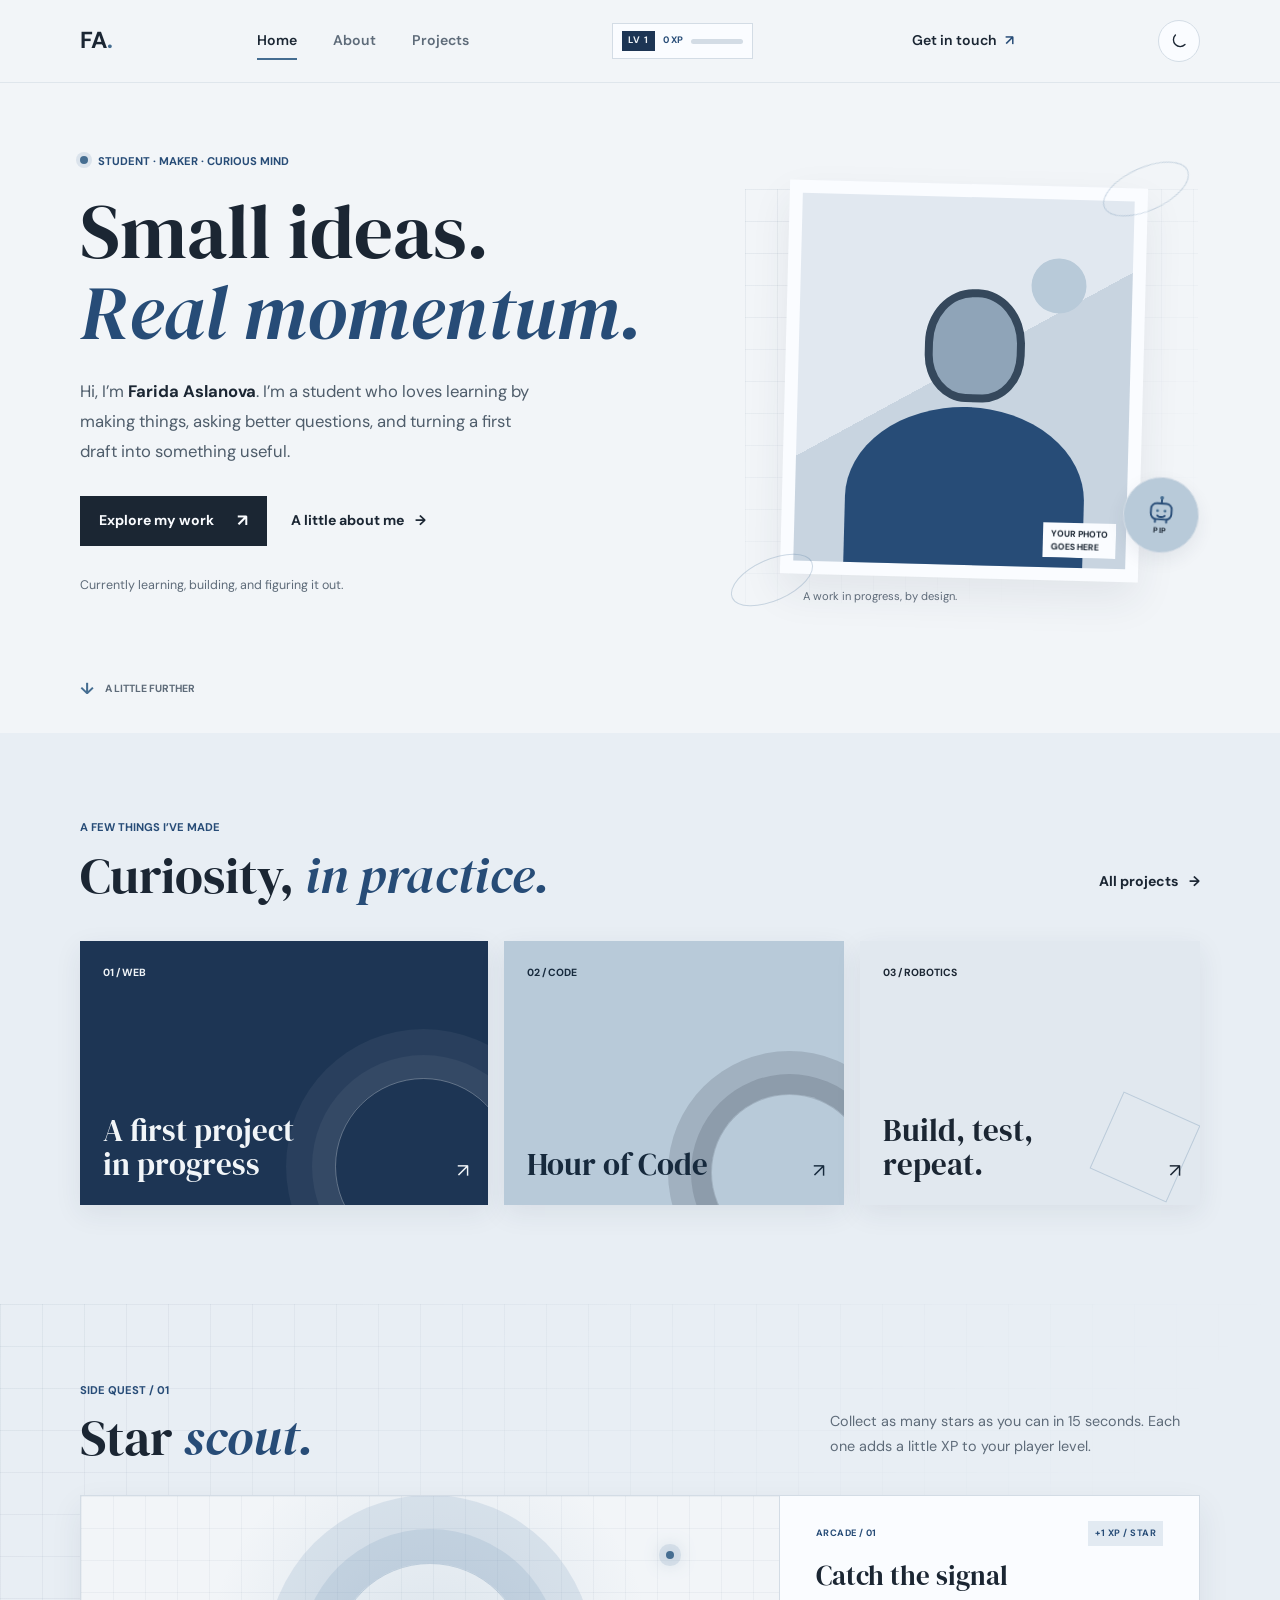
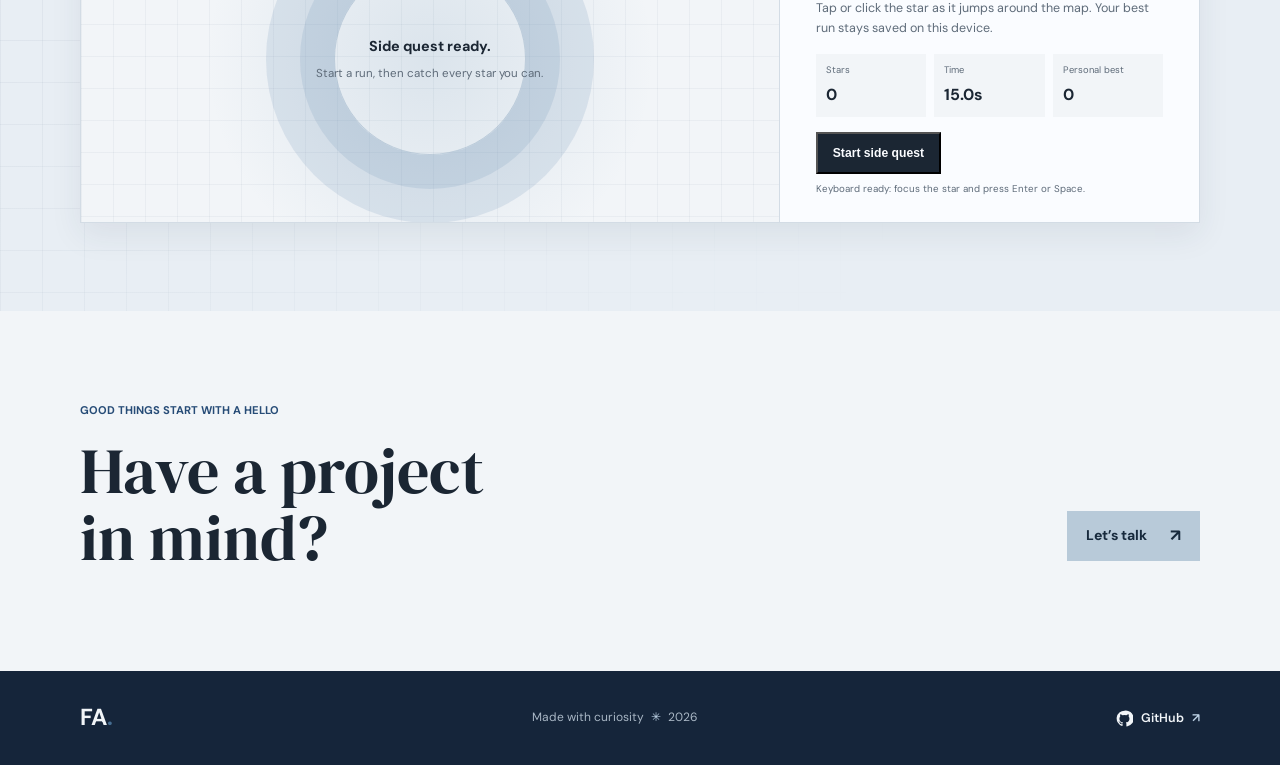
==== commit edc5df69: "Added games and gamified the project" ====
--- a/index.html
+++ b/index.html
@@ -5,11 +5,17 @@
   <meta name="viewport" content="width=device-width, initial-scale=1">
   <meta name="description" content="A personal portfolio sharing my background, skills, and projects.">
   <title>Farida Aslanova | Portfolio</title>
+  <script src="theme.js"></script>
   <link rel="preconnect" href="https://fonts.googleapis.com">
   <link rel="preconnect" href="https://fonts.gstatic.com" crossorigin>
   <link href="https://fonts.googleapis.com/css2?family=DM+Sans:wght@400;500;600;700&family=DM+Serif+Display&display=swap" rel="stylesheet">
   <link rel="stylesheet" href="styles.css">
   <script src="cursor.js" defer></script>
+  <script src="scroll-reveal.js" defer></script>
+  <script src="wheel-smoothing.js" defer></script>
+  <script src="game-progress.js" defer></script>
+  <script src="star-scout.js" defer></script>
+  <script src="home-interactions.js" defer></script>
 </head>
 <body>
   <header class="site-header">
@@ -20,7 +26,19 @@
         <a class="nav-link" href="about.html">About</a>
         <a class="nav-link" href="projects.html">Projects</a>
       </div>
+      <div class="game-hud" aria-label="Player progress">
+        <span class="game-level">LV <output id="arcade-level">1</output></span>
+        <span class="game-xp"><output id="arcade-xp">0</output> XP</span>
+        <span class="game-progress-track" role="progressbar" aria-label="Progress to next level" aria-valuemin="0" aria-valuemax="100" aria-valuenow="0"><span id="arcade-progress"></span></span>
+        <span class="visually-hidden" id="arcade-level-announcement" aria-live="polite"></span>
+      </div>
       <a class="nav-contact" href="mailto:faridaslanova01@gmail.com">Get in touch <span aria-hidden="true">↗</span></a>
+      <button class="theme-toggle" type="button" aria-label="Switch to dark mode" aria-pressed="false" title="Switch to dark mode">
+        <span class="theme-toggle-icons" aria-hidden="true">
+          <svg class="theme-icon-moon" viewBox="0 0 24 24"><path d="M20.2 15.9A8.3 8.3 0 0 1 8.1 3.8 8.4 8.4 0 1 0 20.2 15.9Z"/></svg>
+          <svg class="theme-icon-sun" viewBox="0 0 24 24"><circle cx="12" cy="12" r="4"/><path d="M12 2v2m0 16v2M4.93 4.93l1.42 1.42m11.3 11.3 1.42 1.42M2 12h2m16 0h2M4.93 19.07l1.42-1.42m11.3-11.3 1.42-1.42"/></svg>
+        </span>
+      </button>
     </nav>
   </header>
 
@@ -35,6 +53,7 @@
           <a class="text-link" href="about.html">A little about me <span aria-hidden="true">→</span></a>
         </div>
         <p class="hero-note">Currently learning, building, and figuring it out.</p>
+        <div class="buddy-message" id="idea-buddy-message" role="status" aria-live="polite" hidden></div>
       </div>
       <div class="hero-visual" aria-label="Profile photo placeholder">
         <div class="visual-grid" aria-hidden="true"></div>
@@ -48,7 +67,17 @@
         </div>
         <div class="orbit orbit-one" aria-hidden="true"></div>
         <div class="orbit orbit-two" aria-hidden="true"></div>
-        <div class="visual-sticker">MAKE<br>IT REAL <span aria-hidden="true">✳</span></div>
+        <button class="visual-sticker idea-buddy" id="idea-buddy" type="button" aria-label="Ask Pip for a creative nudge" aria-expanded="false" aria-controls="idea-buddy-message">
+          <svg viewBox="0 0 32 32" aria-hidden="true">
+            <path d="M16 4v4" />
+            <circle class="buddy-antenna" cx="16" cy="3" r="2" />
+            <rect x="5" y="9" width="22" height="17" rx="6" />
+            <circle class="buddy-eye" cx="12" cy="17" r="1.5" />
+            <circle class="buddy-eye" cx="20" cy="17" r="1.5" />
+            <path d="M12 22q4 3 8 0M10 27v2m12-2v2" />
+          </svg>
+          <span class="idea-buddy-label">PIP</span>
+        </button>
         <p class="visual-caption">A work in progress, by design.</p>
       </div>
       <a class="scroll-cue" href="#selected-work"><span aria-hidden="true">↓</span> A LITTLE FURTHER</a>
@@ -83,11 +112,45 @@
       </div>
     </section>
 
+    <section class="star-arcade" id="star-arcade" aria-labelledby="star-title">
+      <div class="shell">
+        <div class="arcade-heading">
+          <div>
+            <p class="eyebrow">SIDE QUEST / 01</p>
+            <h2 id="star-title">Star <em>scout.</em></h2>
+          </div>
+          <p class="arcade-note">Collect as many stars as you can in 15 seconds. Each one adds a little XP to your player level.</p>
+        </div>
+        <div class="star-game" id="star-game">
+          <div class="star-game-arena" id="star-game-arena">
+            <div class="star-signal" aria-hidden="true"></div>
+            <button class="star-target" id="star-target" type="button" aria-label="Collect the star" disabled><span aria-hidden="true">✦</span></button>
+            <div class="star-game-overlay" id="star-game-overlay" aria-live="polite">
+              <strong id="star-message">Side quest ready.</strong>
+              <span id="star-submessage">Start a run, then catch every star you can.</span>
+            </div>
+          </div>
+          <aside class="star-game-panel">
+            <div class="star-game-badges"><span>ARCADE / 01</span><span>+1 XP / STAR</span></div>
+            <h3>Catch the signal</h3>
+            <p>Tap or click the star as it jumps around the map. Your best run stays saved on this device.</p>
+            <div class="star-game-stats">
+              <div><span>Stars</span><output id="star-score" aria-live="polite">0</output></div>
+              <div><span>Time</span><output id="star-time">15.0s</output></div>
+              <div><span>Personal best</span><output id="star-best">0</output></div>
+            </div>
+            <button class="button button-dark star-start" id="star-start" type="button">Start side quest</button>
+            <p class="star-game-help">Keyboard ready: focus the star and press Enter or Space.</p>
+          </aside>
+        </div>
+      </div>
+    </section>
+
     <section class="next-step shell">
       <p class="eyebrow">GOOD THINGS START WITH A HELLO</p>
       <div class="next-step-row">
         <h2>Have a project<br>in mind?</h2>
-        <a class="button button-lime" href="mailto:faridaslanova01@gmail.com">Let’s talk <span aria-hidden="true">↗</span></a>
+        <a class="button button-accent" href="mailto:faridaslanova01@gmail.com">Let’s talk <span aria-hidden="true">↗</span></a>
       </div>
     </section>
   </main>
--- a/styles.css
+++ b/styles.css
@@ -1,99 +1,194 @@
 :root {
   color-scheme: light;
-  --ink: #1b2822;
-  --muted: #647169;
-  --paper: #f7f8f2;
-  --white: #fffefa;
-  --line: #dce2d8;
-  --green: #355e4d;
-  --lime: #d8f274;
-  --coral: #e8795e;
-  --blue: #c9e2dd;
+  --ink: #1b2633;
+  --muted: #5e6b79;
+  --paper: #f2f5f8;
+  --white: #fafcff;
+  --line: #d3dce5;
+  --brand: #274c77;
+  --accent: #456d91;
+  --accent-on-dark: #bfd4e7;
+  --accent-soft: #b8cad9;
+  --accent-ink: #172a3d;
+  --stone: #e1e8ef;
+  --brand-deep: #1d3554;
+  --band: #e8eef4;
+  --muted-strong: #4f5d6b;
+  --header-line: #d3dce599;
+  --accent-glow: #668eaf2a;
+  --grid-line: #29486610;
+  --photo-sky: #e1e8f0;
+  --photo-ground: #c8d4e0;
+  --photo-outline: #35485c;
+  --photo-skin: #8fa4b8;
+  --orbit-line: #547b9e45;
+  --ornament-ink: #1b263326;
+  --timeline-line: #aebdcc;
+  --activity-bg: #e1e8ef;
+  --shadow: #20344914;
+  --footer-bg: #15253a;
+  --footer-ink: #f1f5f8;
+  --footer-muted: #a9b7c5;
+  --cursor-wash: #668eaf24;
   --serif: "DM Serif Display", Georgia, serif;
   --sans: "DM Sans", "Segoe UI", sans-serif;
 }
 
+:root[data-theme="dark"] {
+  color-scheme: dark;
+  --ink: #e8eef4;
+  --muted: #aab8c6;
+  --paper: #131b25;
+  --white: #1c2733;
+  --line: #344353;
+  --brand: #a8c4de;
+  --accent: #9dbbd6;
+  --accent-on-dark: #c5d9eb;
+  --accent-soft: #547493;
+  --accent-ink: #f2f6fa;
+  --stone: #273442;
+  --brand-deep: #0e1a28;
+  --band: #182330;
+  --muted-strong: #ccd6e0;
+  --header-line: #36465799;
+  --accent-glow: #85a9c82b;
+  --grid-line: #a8c4de12;
+  --photo-sky: #273744;
+  --photo-ground: #4b6378;
+  --photo-outline: #17232f;
+  --photo-skin: #8299ad;
+  --orbit-line: #85a9c850;
+  --ornament-ink: #e8eef427;
+  --timeline-line: #566879;
+  --activity-bg: #263442;
+  --shadow: #00000042;
+  --footer-bg: #0b1118;
+  --footer-ink: #e8eef4;
+  --footer-muted: #9eacba;
+  --cursor-wash: #85a9c825;
+}
+
 * { box-sizing: border-box; }
 html { scroll-behavior: smooth; }
+html.is-wheel-smoothing { scroll-behavior: auto !important; }
 body {
   margin: 0;
   color: var(--ink);
   background-color: var(--paper);
-  background-image: radial-gradient(#28463612 .8px, transparent .8px);
-  background-size: 15px 15px;
   font-family: var(--sans);
   font-size: 16px;
   line-height: 1.65;
 }
 a { color: inherit; text-decoration: none; }
+a:focus-visible, button:focus-visible { outline: 2px solid var(--accent); outline-offset: 4px; }
 img { display: block; max-width: 100%; }
 .shell { width: min(1120px, calc(100% - 64px)); margin-inline: auto; }
 
-.site-header { position: relative; z-index: 2; border-bottom: 1px solid #dce2d899; }
+.site-header { position: relative; z-index: 2; border-bottom: 1px solid var(--header-line); }
 .nav { min-height: 82px; display: flex; align-items: center; justify-content: space-between; gap: 28px; }
+.visually-hidden { position: absolute; width: 1px; height: 1px; overflow: hidden; clip: rect(0, 0, 0, 0); white-space: nowrap; clip-path: inset(50%); }
 .wordmark { font-size: 1.45rem; line-height: 1; font-weight: 700; letter-spacing: 0; }
-.wordmark span { color: var(--coral); }
+.wordmark span { color: var(--accent); }
 .nav-links { display: flex; align-items: center; gap: 36px; }
+.game-hud { display: flex; align-items: center; gap: 8px; padding: 7px 9px; border: 1px solid var(--line); background: var(--white); font-size: .59rem; font-weight: 700; line-height: 1; white-space: nowrap; }
+.game-level { display: inline-flex; align-items: center; gap: 4px; padding: 5px 6px; color: var(--footer-ink); background: var(--brand-deep); letter-spacing: .04em; }
+.game-xp { color: var(--brand); }
+.game-progress-track { width: 52px; height: 5px; overflow: hidden; border-radius: 5px; background: var(--line); }
+.game-progress-track > span { display: block; width: 0; height: 100%; border-radius: inherit; background: var(--accent); transition: width .4s cubic-bezier(.22, 1, .36, 1); }
 .nav-link, .nav-contact { font-size: .88rem; font-weight: 600; }
 .nav-link { position: relative; color: var(--muted); transition: color .2s ease; }
-.nav-link::after { position: absolute; right: 0; bottom: -7px; left: 0; height: 2px; content: ""; background: var(--coral); transform: scaleX(0); transform-origin: left; transition: transform .2s ease; }
+.nav-link::after { position: absolute; right: 0; bottom: -7px; left: 0; height: 2px; content: ""; background: var(--accent); transform: scaleX(0); transform-origin: left; transition: transform .25s ease; }
 .nav-link:hover, .nav-link.is-current { color: var(--ink); }
 .nav-link:hover::after, .nav-link.is-current::after { transform: scaleX(1); }
-.nav-contact { padding: 10px 0 10px 16px; }
-.nav-contact span { margin-left: 5px; color: var(--green); }
+.nav-contact { padding: 10px 0 10px 16px; transition: color .2s ease; }
+.nav-contact:hover { color: var(--brand); }
+.nav-contact span { margin-left: 5px; color: var(--brand); transition: transform .2s ease; }
+.nav-contact:hover span { display: inline-block; transform: translate(2px, -2px); }
+.theme-toggle {
+  width: 42px;
+  height: 42px;
+  display: grid;
+  flex: 0 0 42px;
+  place-items: center;
+  padding: 0;
+  border: 1px solid var(--line);
+  border-radius: 50%;
+  color: var(--ink);
+  background: var(--white);
+  cursor: pointer;
+  transition: color .3s ease, background-color .3s ease, border-color .3s ease, transform .3s cubic-bezier(.2, .8, .2, 1), box-shadow .3s ease;
+}
+.theme-toggle:hover { transform: translateY(-2px) rotate(-8deg); border-color: var(--accent); box-shadow: 0 6px 16px var(--shadow); }
+.theme-toggle:active { transform: scale(.9); }
+.theme-toggle-icons { position: relative; width: 19px; height: 19px; }
+.theme-toggle-icons svg { position: absolute; inset: 0; width: 100%; height: 100%; fill: none; stroke: currentColor; stroke-linecap: round; stroke-linejoin: round; stroke-width: 1.7; transition: opacity .3s ease, transform .45s cubic-bezier(.2, .8, .2, 1); }
+.theme-icon-sun { opacity: 0; transform: rotate(-90deg) scale(.55); }
+:root[data-theme="dark"] .theme-icon-moon { opacity: 0; transform: rotate(90deg) scale(.55); }
+:root[data-theme="dark"] .theme-icon-sun { opacity: 1; transform: rotate(0) scale(1); }
 
 .hero { position: relative; min-height: 650px; display: grid; grid-template-columns: 1.03fr .97fr; align-items: center; padding-top: 40px; padding-bottom: 88px; }
 .hero-copy { position: relative; z-index: 1; padding-bottom: 20px; animation: rise-in .7s both; }
-.eyebrow { margin: 0 0 21px; color: var(--green); font-size: .7rem; font-weight: 700; letter-spacing: 0; line-height: 1.5; }
-.status-dot { display: inline-block; width: 8px; height: 8px; margin-right: 7px; border-radius: 50%; background: var(--coral); vertical-align: 1px; box-shadow: 0 0 0 4px #e8795e22; }
+.eyebrow { margin: 0 0 21px; color: var(--brand); font-size: .7rem; font-weight: 700; letter-spacing: 0; line-height: 1.5; }
+.status-dot { display: inline-block; width: 8px; height: 8px; margin-right: 7px; border-radius: 50%; background: var(--accent); vertical-align: 1px; box-shadow: 0 0 0 4px var(--accent-glow); }
 h1, h2, h3, h4, p { margin-top: 0; }
 h1, h2 { font-family: var(--serif); font-weight: 400; letter-spacing: 0; line-height: 1.05; }
 h1 { margin-bottom: 25px; font-size: clamp(3.35rem, 6vw, 5.8rem); }
-h1 em, h2 em { color: var(--green); font-weight: 400; }
-.hero-intro { max-width: 460px; margin-bottom: 29px; color: #536159; font-size: 1.04rem; line-height: 1.8; }
+h1 em, h2 em { color: var(--brand); font-weight: 400; }
+.hero-intro { max-width: 460px; margin-bottom: 29px; color: var(--muted-strong); font-size: 1.04rem; line-height: 1.8; }
 .hero-intro strong { color: var(--ink); font-weight: 700; }
 .hero-actions { display: flex; align-items: center; flex-wrap: wrap; gap: 24px; }
-.button { min-height: 50px; display: inline-flex; align-items: center; justify-content: center; gap: 23px; padding: 0 19px; font-size: .88rem; font-weight: 700; transition: transform .2s ease, box-shadow .2s ease; }
-.button:hover { transform: translateY(-3px); box-shadow: 0 8px 18px #1b282222; }
+.button { min-height: 50px; display: inline-flex; align-items: center; justify-content: center; gap: 23px; padding: 0 19px; font-size: .88rem; font-weight: 700; transform-origin: center; transition: transform .28s cubic-bezier(.2, .8, .2, 1), box-shadow .28s ease, background-color .28s ease; }
+.button:hover { transform: translateY(-3px) scale(1.015); box-shadow: 0 10px 22px var(--shadow), 0 3px 0 var(--shadow); }
+.button:active { transform: translateY(0) scale(.98); box-shadow: 0 2px 5px var(--shadow); }
+.button span { transition: transform .25s ease; }
+.button:hover span { transform: translate(2px, -2px); }
 .button-dark { color: var(--white); background: var(--ink); }
-.button-dark span, .button-lime span { font-size: 1.05rem; }
-.button-lime { color: var(--ink); background: var(--lime); }
-.text-link { display: inline-flex; align-items: center; gap: 11px; color: var(--ink); font-size: .88rem; font-weight: 700; }
+.button-dark span, .button-accent span { font-size: 1.05rem; }
+.button-accent { color: var(--accent-ink); background: var(--accent-soft); }
+.text-link { display: inline-flex; align-items: center; gap: 11px; color: var(--ink); font-size: .88rem; font-weight: 700; transition: color .2s ease; }
+.text-link:hover { color: var(--brand); }
 .text-link span, .project-link span { transition: transform .2s ease; }
 .text-link:hover span, .project-link:hover span { transform: translateX(4px); }
-.hero-note { margin: 29px 0 0; color: #808a83; font-size: .78rem; }
+.hero-note { margin: 29px 0 0; color: var(--muted); font-size: .78rem; }
 .hero-visual { position: relative; width: 100%; max-width: 480px; height: 450px; justify-self: end; animation: rise-in .8s .12s both; }
-.visual-grid { position: absolute; inset: 30px 2px 6px 25px; background-image: linear-gradient(#355e4d15 1px, transparent 1px), linear-gradient(90deg, #355e4d15 1px, transparent 1px); background-size: 32px 32px; mask-image: linear-gradient(145deg, #000 10%, transparent 90%); }
-.photo-frame { position: absolute; inset: 25px 57px 31px 65px; padding: 13px; background: var(--white); box-shadow: 0 18px 40px #27372d1b; transform: rotate(3deg); }
-.photo-placeholder { position: relative; width: 100%; height: 100%; overflow: hidden; background: linear-gradient(150deg, #d7eddb 0%, #d7eddb 47%, #f5bb93 47%, #f5bb93 100%); }
-.photo-sun { position: absolute; top: 16%; right: 14%; width: 55px; aspect-ratio: 1; border-radius: 50%; background: var(--lime); }
-.photo-head { position: absolute; z-index: 1; top: 25%; left: 38%; width: 30%; aspect-ratio: .88; border: 8px solid #76584b; border-radius: 48% 48% 42% 42%; background: #d79a77; }
-.photo-body { position: absolute; bottom: -7%; left: 15%; width: 72%; height: 50%; border-radius: 50% 50% 0 0; background: var(--green); }
+.visual-grid { position: absolute; inset: 30px 2px 6px 25px; background-image: linear-gradient(var(--grid-line) 1px, transparent 1px), linear-gradient(90deg, var(--grid-line) 1px, transparent 1px); background-size: 32px 32px; mask-image: linear-gradient(145deg, #000 10%, transparent 90%); }
+.photo-frame { position: absolute; inset: 25px 57px 31px 65px; padding: 13px; background: var(--white); box-shadow: 0 18px 40px var(--shadow); transform: rotate(1.5deg); transition: transform .6s cubic-bezier(.22, 1, .36, 1), box-shadow .6s ease; }
+.hero-visual:hover .photo-frame { transform: rotate(0) translateY(-3px); box-shadow: 0 24px 48px var(--shadow); }
+.photo-placeholder { position: relative; width: 100%; height: 100%; overflow: hidden; background: linear-gradient(150deg, var(--photo-sky) 0%, var(--photo-sky) 47%, var(--photo-ground) 47%, var(--photo-ground) 100%); }
+.photo-sun { position: absolute; top: 16%; right: 14%; width: 55px; aspect-ratio: 1; border-radius: 50%; background: var(--accent-soft); }
+.photo-head { position: absolute; z-index: 1; top: 25%; left: 38%; width: 30%; aspect-ratio: .88; border: 8px solid var(--photo-outline); border-radius: 48% 48% 42% 42%; background: var(--photo-skin); }
+.photo-body { position: absolute; bottom: -7%; left: 15%; width: 72%; height: 50%; border-radius: 50% 50% 0 0; background: var(--brand); }
 .photo-label { position: absolute; z-index: 2; right: 10px; bottom: 10px; padding: 5px 8px; color: var(--ink); background: var(--white); font-size: .55rem; font-weight: 700; line-height: 1.4; }
-.orbit { position: absolute; border: 1px solid #355e4d48; border-radius: 50%; transform: rotate(-24deg); }
-.orbit-one { top: 1px; right: 0; width: 133px; height: 66px; }
-.orbit-two { bottom: 1px; left: 3px; width: 120px; height: 58px; }
-.visual-sticker { position: absolute; right: 1px; bottom: 56px; z-index: 1; display: grid; width: 102px; aspect-ratio: 1; place-content: center; border-radius: 50%; color: var(--ink); background: var(--lime); font-size: .72rem; font-weight: 700; line-height: 1.25; text-align: center; transform: rotate(9deg); }
-.visual-sticker span { position: absolute; top: 12px; right: 14px; color: var(--coral); font-size: 1.05rem; }
+.orbit { position: absolute; border: 1px solid var(--orbit-line); border-radius: 50%; transform: rotate(-24deg); }
+.orbit-one { top: 8px; right: 8px; width: 92px; height: 44px; }
+.orbit-two { bottom: 8px; left: 8px; width: 88px; height: 42px; }
+.visual-sticker { position: absolute; right: 1px; bottom: 56px; z-index: 1; width: 76px; aspect-ratio: 1; display: flex; flex-direction: column; align-items: center; justify-content: center; gap: 2px; padding: 7px; border: 1px solid var(--line); border-radius: 50%; color: var(--accent-ink); background: var(--accent-soft); box-shadow: 0 7px 18px var(--shadow); cursor: pointer; font-family: var(--sans); transform: rotate(4deg); transition: transform .55s cubic-bezier(.22, 1, .36, 1), box-shadow .35s ease; }
+.idea-buddy:hover, .idea-buddy[aria-expanded="true"] { transform: rotate(0) scale(1.04); box-shadow: 0 10px 24px var(--shadow); }
+.idea-buddy svg { width: 30px; height: 30px; fill: none; stroke: var(--brand); stroke-linecap: round; stroke-linejoin: round; stroke-width: 2; transition: transform .35s cubic-bezier(.22, 1, .36, 1); }
+.idea-buddy .buddy-antenna, .idea-buddy .buddy-eye { fill: var(--accent); stroke: none; }
+.idea-buddy[aria-expanded="true"] svg { transform: translateY(-2px) rotate(-5deg); }
+.idea-buddy-label { color: var(--ink); font-size: .48rem; font-weight: 700; letter-spacing: .08em; line-height: 1; }
+.hero-copy .buddy-message { max-width: 330px; margin-top: 14px; padding: 10px 13px; border-left: 2px solid var(--accent); color: var(--muted-strong); background: var(--white); box-shadow: 0 7px 18px var(--shadow); font-size: .72rem; line-height: 1.5; }
+.buddy-message[hidden] { display: none; }
 .visual-caption { position: absolute; bottom: 4px; left: 83px; margin: 0; color: var(--muted); font-size: .7rem; }
 .scroll-cue { position: absolute; bottom: 31px; left: 0; display: flex; align-items: center; gap: 11px; color: var(--muted); font-size: .65rem; font-weight: 700; }
-.scroll-cue span, .intro-jump span { color: var(--coral); font-size: 1rem; }
-
-.section-band { background: #eff2e9; }
+.scroll-cue span, .intro-jump span { color: var(--accent); font-size: 1rem; }
+
+.section-band { background: var(--band); }
 .work-preview { padding: 86px 0 99px; }
 .section-heading { display: flex; align-items: end; justify-content: space-between; gap: 32px; margin-bottom: 38px; }
 .section-heading .eyebrow { margin-bottom: 13px; }
 h2 { margin-bottom: 0; font-size: clamp(2.4rem, 4vw, 3.8rem); }
 .section-heading > .text-link { margin-bottom: 9px; }
 .preview-grid { display: grid; grid-template-columns: 1.2fr 1fr 1fr; gap: 16px; }
-.preview-item { position: relative; min-height: 264px; display: flex; flex-direction: column; justify-content: space-between; overflow: hidden; padding: 23px; transition: transform .25s ease; }
-.preview-item:hover { transform: translateY(-5px); }
-.preview-web { color: var(--white); background: var(--green); }
+.preview-item { position: relative; min-height: 264px; display: flex; flex-direction: column; justify-content: space-between; overflow: hidden; padding: 23px; box-shadow: 0 8px 26px var(--shadow); transition: transform .55s cubic-bezier(.22, 1, .36, 1), box-shadow .55s cubic-bezier(.22, 1, .36, 1); }
+.preview-item:hover { transform: translateY(-3px); box-shadow: 0 16px 36px var(--shadow); }
+.preview-web { color: var(--footer-ink); background: var(--brand-deep); }
 .preview-web::after { position: absolute; right: -24px; bottom: -50px; width: 175px; height: 175px; border: 1px solid #ffffff50; border-radius: 50%; content: ""; box-shadow: 0 0 0 23px #ffffff0d, 0 0 0 49px #ffffff0d; }
-.preview-code { color: var(--ink); background: var(--lime); }
-.preview-code::after { position: absolute; right: -24px; bottom: -46px; width: 155px; height: 155px; border: 1px solid #1b282242; border-radius: 50%; content: ""; box-shadow: 0 0 0 20px #1b28220c, 0 0 0 43px #1b28220c; }
-.preview-robot { color: var(--ink); background: var(--blue); }
-.preview-robot::after { position: absolute; right: 13px; bottom: 16px; width: 82px; height: 82px; border: 1px solid #355e4d66; content: ""; transform: rotate(24deg); }
+.preview-code { color: var(--accent-ink); background: var(--accent-soft); }
+.preview-code::after { position: absolute; right: -24px; bottom: -46px; width: 155px; height: 155px; border: 1px solid var(--ornament-ink); border-radius: 50%; content: ""; box-shadow: 0 0 0 20px var(--ornament-ink), 0 0 0 43px var(--ornament-ink); }
+.preview-robot { color: var(--ink); background: var(--stone); }
+.preview-robot::after { position: absolute; right: 13px; bottom: 16px; width: 82px; height: 82px; border: 1px solid var(--orbit-line); content: ""; transform: rotate(24deg); }
 .preview-number { position: relative; z-index: 1; font-size: .65rem; font-weight: 700; }
 .preview-title { position: relative; z-index: 1; font-family: var(--serif); font-size: 1.95rem; line-height: 1.08; }
 .preview-arrow { position: absolute; right: 19px; bottom: 18px; z-index: 1; font-size: 1.2rem; }
@@ -103,56 +198,110 @@
 .next-step h2 { font-size: clamp(2.8rem, 5vw, 4.8rem); }
 .next-step .button { margin-bottom: 10px; }
 
+.star-arcade { position: relative; overflow: hidden; padding: 78px 0 88px; background: var(--band); }
+.star-arcade::before { position: absolute; inset: 0; background-image: linear-gradient(var(--grid-line) 1px, transparent 1px), linear-gradient(90deg, var(--grid-line) 1px, transparent 1px); background-size: 42px 42px; content: ""; mask-image: linear-gradient(125deg, #000 0%, transparent 76%); pointer-events: none; }
+.star-arcade > .shell { position: relative; z-index: 1; }
+.star-game { display: grid; grid-template-columns: minmax(0, 1.25fr) minmax(280px, .75fr); min-height: 310px; border: 1px solid var(--line); background: var(--white); box-shadow: 0 12px 30px var(--shadow); }
+.star-game-arena { position: relative; min-height: 310px; overflow: hidden; border-right: 1px solid var(--line); background: radial-gradient(circle at 50% 50%, var(--accent-glow), transparent 58%), var(--paper); }
+.star-game-arena::before { position: absolute; inset: 0; background-image: linear-gradient(var(--grid-line) 1px, transparent 1px), linear-gradient(90deg, var(--grid-line) 1px, transparent 1px); background-size: 32px 32px; content: ""; opacity: .8; }
+.star-game-arena::after { position: absolute; top: 50%; left: 50%; width: 190px; aspect-ratio: 1; border: 1px solid var(--orbit-line); border-radius: 50%; content: ""; box-shadow: 0 0 0 34px var(--accent-glow), 0 0 0 68px var(--accent-glow); transform: translate(-50%, -50%); pointer-events: none; }
+.star-signal { position: absolute; top: 17%; right: 15%; width: 8px; height: 8px; border-radius: 50%; background: var(--accent); box-shadow: 0 0 0 7px var(--accent-glow), 0 0 20px var(--accent); }
+.star-target { position: absolute; z-index: 2; top: 50%; left: 50%; width: 56px; aspect-ratio: 1; display: grid; place-items: center; padding: 0; border: 1px solid var(--accent); border-radius: 50%; color: var(--accent-ink); background: var(--accent-soft); box-shadow: 0 0 0 7px var(--accent-glow), 0 8px 20px var(--shadow); cursor: pointer; font-size: 1.55rem; transform: translate(-50%, -50%) scale(.65); visibility: hidden; transition: left .18s cubic-bezier(.22, 1, .36, 1), top .18s cubic-bezier(.22, 1, .36, 1), transform .18s cubic-bezier(.22, 1, .36, 1), box-shadow .18s ease, visibility .18s; }
+.star-target:hover { box-shadow: 0 0 0 11px var(--accent-glow), 0 10px 24px var(--shadow); transform: translate(-50%, -50%) scale(1.08); }
+.star-target:active { transform: translate(-50%, -50%) scale(.92); }
+.star-game.is-active .star-target { visibility: visible; transform: translate(-50%, -50%) scale(1); }
+.star-game.is-active .star-target { animation: star-pulse 1.2s ease-in-out infinite alternate; }
+.star-game-overlay { position: absolute; z-index: 1; inset: 0; display: flex; flex-direction: column; align-items: center; justify-content: center; gap: 6px; padding: 20px; text-align: center; pointer-events: none; transition: opacity .25s ease, transform .25s ease; }
+.star-game.is-active .star-game-overlay { opacity: 0; transform: translateY(6px); }
+.star-game-overlay strong { color: var(--ink); font-size: .9rem; }
+.star-game-overlay span { max-width: 260px; color: var(--muted); font-size: .72rem; }
+.star-game-panel { display: flex; flex-direction: column; align-items: flex-start; justify-content: center; gap: 15px; padding: 25px clamp(20px, 3vw, 36px); }
+.star-game-badges { width: 100%; display: flex; align-items: center; justify-content: space-between; gap: 10px; color: var(--brand); font-size: .58rem; font-weight: 700; letter-spacing: .05em; }
+.star-game-badges span:last-child { padding: 5px 7px; background: var(--accent-glow); }
+.star-game-panel h3 { margin: 0; font-family: var(--serif); font-size: 1.7rem; font-weight: 400; line-height: 1.1; }
+.star-game-panel > p:not(.star-game-help) { max-width: 360px; margin: -7px 0 0; color: var(--muted); font-size: .78rem; line-height: 1.6; }
+.star-game-stats { width: 100%; display: grid; grid-template-columns: repeat(3, 1fr); gap: 8px; }
+.star-game-stats > div { min-width: 0; padding: 9px 10px; color: var(--muted); background: var(--paper); font-size: .59rem; }
+.star-game-stats output { display: block; margin-top: 3px; color: var(--ink); font-size: 1rem; font-weight: 700; }
+.star-start { min-height: 42px; gap: 12px; padding-inline: 15px; font-size: .76rem; }
+.star-game-help { margin: -7px 0 0; color: var(--muted); font-size: .61rem; line-height: 1.5; }
+.star-game.is-active .star-start { background: var(--accent-soft); color: var(--accent-ink); }
+
 .page-intro { position: relative; min-height: 380px; display: flex; flex-direction: column; justify-content: center; padding-top: 49px; padding-bottom: 52px; }
 .page-intro h1 { margin-bottom: 18px; font-size: clamp(3.4rem, 6vw, 5.2rem); }
 .page-lede { max-width: 530px; margin-bottom: 0; color: var(--muted); font-size: 1.02rem; line-height: 1.8; }
-.about-stamp { position: absolute; right: 7%; bottom: 66px; display: grid; width: 114px; aspect-ratio: 1; place-content: center; border: 1px solid #355e4d66; border-radius: 50%; color: var(--green); font-size: .65rem; font-weight: 700; line-height: 1.4; text-align: center; transform: rotate(10deg); }
-.about-stamp span { margin-top: 4px; color: var(--coral); font-size: 1rem; }
+.about-stamp { position: absolute; right: 7%; bottom: 66px; display: grid; width: 94px; aspect-ratio: 1; place-content: center; border: 1px solid var(--orbit-line); border-radius: 50%; color: var(--brand); font-size: .61rem; font-weight: 700; line-height: 1.4; text-align: center; transform: rotate(5deg); }
+.about-stamp span { margin-top: 4px; color: var(--accent); font-size: 1rem; }
 @media (max-width: 900px) {
   .about-stamp { position: static; align-self: flex-end; width: 88px; margin-top: 20px; font-size: .58rem; }
 }
 .about-story { padding: 78px 0 84px; }
-.story-grid { display: grid; grid-template-columns: .65fr 1.35fr; gap: 55px; }
-.story-grid > .eyebrow { margin-top: 11px; }
+.story-grid { display: grid; grid-template-columns: .65fr 1.35fr; align-items: start; gap: 55px; }
+.about-aside { min-width: 0; }
+.about-aside > .eyebrow { margin-top: 11px; margin-bottom: 18px; }
 .story-grid h2 { max-width: 670px; margin-bottom: 24px; font-size: clamp(2.2rem, 3.7vw, 3.5rem); }
-.story-grid p:not(.eyebrow) { max-width: 690px; color: #56625a; }
+.story-copy p { max-width: 690px; color: var(--muted-strong); }
+.flight-card { padding: 18px; border: 1px solid var(--line); background: var(--white); box-shadow: 0 12px 28px var(--shadow); }
+.flight-card > .eyebrow { margin-bottom: 8px; font-size: .6rem; }
+.flight-card h3 { margin-bottom: 7px; font-family: var(--serif); font-size: 1.5rem; font-weight: 400; line-height: 1.15; }
+.flight-description { margin-bottom: 15px; color: var(--muted); font-size: .76rem; line-height: 1.55; }
+.flight-stage { position: relative; overflow: hidden; aspect-ratio: 5 / 3; border: 1px solid var(--line); background: var(--band); }
+.flight-stage canvas { display: block; width: 100%; height: 100%; cursor: pointer; touch-action: none; }
+.flight-stage canvas:focus-visible { outline: 2px solid var(--accent); outline-offset: -4px; }
+.flight-overlay { position: absolute; inset: 0; display: flex; flex-direction: column; align-items: center; justify-content: center; gap: 5px; padding: 16px; background: var(--paper); opacity: .92; pointer-events: none; text-align: center; }
+.flight-overlay[hidden] { display: none; }
+.flight-overlay strong { color: var(--ink); font-size: .82rem; }
+.flight-overlay span { color: var(--muted); font-size: .65rem; }
+.flight-controls { display: grid; grid-template-columns: auto auto 1fr; align-items: center; gap: 8px; margin-top: 12px; }
+.flight-controls .button { min-height: 36px; gap: 8px; padding-inline: 10px; font-size: .72rem; white-space: nowrap; }
+.flight-controls .button:hover { transform: translateY(-1px); box-shadow: 0 5px 12px var(--shadow); }
+.flight-flap:disabled { cursor: not-allowed; opacity: .55; }
+.flight-score { margin-left: auto; color: var(--muted); font-size: .62rem; text-align: right; }
+.flight-score output { display: block; color: var(--brand); font-size: 1.05rem; font-weight: 700; line-height: 1.1; }
+.flight-help { margin: 10px 0 0; color: var(--muted); font-size: .62rem; line-height: 1.5; }
+@media (max-width: 900px) {
+  .story-grid { grid-template-columns: 1fr; gap: 28px; }
+  .about-aside { order: 2; }
+  .story-copy { order: 1; }
+}
 .credentials { padding-top: 90px; padding-bottom: 104px; }
 .section-aside { max-width: 255px; margin-bottom: 7px; color: var(--muted); font-size: .9rem; }
 .credentials-grid { display: grid; grid-template-columns: 1fr 1fr 1fr; border-top: 1px solid var(--line); }
 .credential-block { position: relative; min-height: 340px; padding: 26px 26px 28px 0; border-right: 1px solid var(--line); }
 .credential-block + .credential-block { padding-left: 25px; }
 .credential-block:last-child { padding-right: 0; border-right: 0; }
-.block-index { display: block; margin-bottom: 12px; color: var(--coral); font-size: .7rem; font-weight: 700; }
+.block-index { display: block; margin-bottom: 12px; color: var(--accent); font-size: .7rem; font-weight: 700; }
 .credential-block h3 { margin-bottom: 22px; font-family: var(--serif); font-size: 1.65rem; font-weight: 400; }
-.timeline-entry { position: relative; padding: 0 0 19px 18px; border-left: 1px solid #adc0ae; }
+.timeline-entry { position: relative; padding: 0 0 19px 18px; border-left: 1px solid var(--timeline-line); }
 .timeline-entry:last-child { padding-bottom: 0; border-color: transparent; }
-.timeline-dot { position: absolute; top: 4px; left: -4px; width: 7px; height: 7px; border-radius: 50%; background: var(--coral); }
-.entry-date { margin-bottom: 4px; color: var(--green); font-size: .65rem; font-weight: 700; }
+.timeline-dot { position: absolute; top: 4px; left: -4px; width: 7px; height: 7px; border-radius: 50%; background: var(--accent); }
+.entry-date { margin-bottom: 4px; color: var(--brand); font-size: .65rem; font-weight: 700; }
 .timeline-entry h4, .activity-entry h4 { margin-bottom: 3px; font-size: .9rem; font-weight: 700; }
 .timeline-entry p:last-child, .activity-entry p { margin-bottom: 0; color: var(--muted); font-size: .79rem; }
 .block-lede { margin: -12px 0 20px; color: var(--muted); font-size: .83rem; }
 .skill-list { margin: 0; padding: 0; list-style: none; }
 .skill-list li { display: flex; align-items: center; justify-content: space-between; gap: 10px; padding: 11px 0; border-bottom: 1px solid var(--line); font-size: .84rem; }
-.skill-mark { color: var(--green); }
+.skill-mark { color: var(--brand); }
 .activity-entry { display: flex; align-items: flex-start; gap: 12px; margin-bottom: 19px; }
-.activity-icon { width: 25px; height: 25px; display: grid; flex: 0 0 25px; place-items: center; color: var(--green); background: #dce7dc; font-size: .85rem; }
-.about-cta { padding: 75px 0 87px; color: var(--white); background: var(--green); }
+.activity-icon { width: 25px; height: 25px; display: grid; flex: 0 0 25px; place-items: center; color: var(--brand); background: var(--activity-bg); font-size: .85rem; }
+.about-cta { padding: 75px 0 87px; color: var(--footer-ink); background: var(--brand-deep); }
 .about-cta-inner { display: grid; grid-template-columns: 1fr auto; align-items: end; gap: 23px; }
-.about-cta .eyebrow { grid-column: 1 / -1; margin-bottom: 0; color: var(--lime); }
+.about-cta .eyebrow { grid-column: 1 / -1; margin-bottom: 0; color: var(--accent-on-dark); }
 .about-cta h2 { font-size: clamp(2.5rem, 4vw, 3.8rem); }
-.about-cta h2 em { color: var(--lime); }
+.about-cta h2 em { color: var(--accent-on-dark); }
 .about-cta .button { grid-column: 2; grid-row: 2; margin-bottom: 6px; }
 
 .projects-intro { min-height: 365px; }
 .intro-jump { display: inline-flex; align-items: center; gap: 10px; margin-top: 27px; color: var(--muted); font-size: .68rem; font-weight: 700; }
 .projects-list { padding: 38px 0 54px; }
 .project-stack { display: grid; gap: 20px; }
-.project-card { display: grid; grid-template-columns: 1fr 1fr; align-items: center; gap: clamp(30px, 6vw, 78px); min-height: 340px; padding: 24px; background: var(--white); }
+.project-card { display: grid; grid-template-columns: 1fr 1fr; align-items: center; gap: clamp(30px, 6vw, 78px); min-height: 340px; padding: 24px; background: var(--white); box-shadow: 0 8px 26px var(--shadow); transition: transform .55s cubic-bezier(.22, 1, .36, 1), box-shadow .55s cubic-bezier(.22, 1, .36, 1); }
+.project-card:hover { transform: translateY(-2px); box-shadow: 0 16px 36px var(--shadow); }
 .project-card-reverse .project-image { order: 2; }
 .project-card-reverse .project-copy { order: 1; padding-left: 18px; }
-.project-image { position: relative; min-height: 288px; overflow: hidden; background: var(--blue); }
-.project-image img { position: absolute; inset: 0; width: 100%; height: 100%; object-fit: cover; transition: transform .5s ease; }
-.project-card:hover .project-image img { transform: scale(1.04); }
+.project-image { position: relative; min-height: 288px; overflow: hidden; background: var(--stone); }
+.project-image img { position: absolute; inset: 0; width: 100%; height: 100%; object-fit: cover; transition: transform .8s cubic-bezier(.22, 1, .36, 1); }
+.project-card:hover .project-image img { transform: scale(1.025); }
 .project-image-one img { filter: saturate(.72); }
 .project-image-two img { filter: saturate(.78); }
 .project-image-three img { filter: saturate(.78); }
@@ -162,31 +311,81 @@
 .image-caption { right: 13px; bottom: 13px; padding: 6px 9px; }
 .project-copy { padding: 15px 26px 15px 0; }
 .project-copy .eyebrow { display: flex; flex-wrap: wrap; align-items: center; gap: 11px; margin-bottom: 14px; }
-.project-type { color: #818a82; font-size: .61rem; }
+.project-type { color: var(--muted); font-size: .61rem; }
 .project-copy h2 { margin-bottom: 14px; font-size: clamp(2rem, 3.1vw, 2.9rem); }
 .project-copy > p:not(.eyebrow) { max-width: 410px; margin-bottom: 19px; color: var(--muted); font-size: .9rem; line-height: 1.75; }
-.project-link { display: inline-flex; align-items: center; gap: 11px; padding-bottom: 4px; border-bottom: 1px solid #355e4d66; color: var(--green); font-size: .82rem; font-weight: 700; }
+.project-link { display: inline-flex; align-items: center; gap: 11px; padding-bottom: 4px; border-bottom: 1px solid var(--orbit-line); color: var(--brand); font-size: .82rem; font-weight: 700; transition: color .3s ease, border-color .3s ease; }
+.project-link:hover { color: var(--accent); border-color: var(--accent); }
+.project-arcade { padding: 78px 0 88px; background: var(--band); }
+.arcade-heading { display: flex; align-items: end; justify-content: space-between; gap: 32px; margin-bottom: 30px; }
+.arcade-heading .eyebrow { margin-bottom: 13px; }
+.arcade-note { max-width: 370px; margin-bottom: 7px; color: var(--muted); font-size: .9rem; line-height: 1.7; }
+.memory-game { display: grid; grid-template-columns: minmax(0, 1.3fr) minmax(230px, .7fr); gap: 20px; padding: 24px; border: 1px solid var(--line); background: var(--white); box-shadow: 0 10px 28px var(--shadow); }
+.memory-grid { display: grid; grid-template-columns: repeat(4, minmax(0, 1fr)); gap: 10px; }
+.memory-tile { position: relative; min-width: 0; aspect-ratio: 1.15; padding: 0; border: 0; background: transparent; cursor: pointer; perspective: 700px; transition: transform .35s cubic-bezier(.22, 1, .36, 1); }
+.memory-tile:hover:not(.is-matched) { transform: translateY(-2px); }
+.memory-tile:focus-visible { z-index: 1; outline: 2px solid var(--accent); outline-offset: 3px; }
+.memory-tile-inner { position: absolute; inset: 0; transform-style: preserve-3d; transition: transform .5s cubic-bezier(.2, .75, .25, 1); }
+.memory-tile.is-open .memory-tile-inner, .memory-tile.is-matched .memory-tile-inner { transform: rotateY(180deg); }
+.memory-face { position: absolute; inset: 0; display: grid; place-items: center; border: 1px solid var(--line); backface-visibility: hidden; }
+.memory-face-back { color: var(--brand); background: var(--paper); font-family: var(--serif); font-size: 1.45rem; }
+.memory-face-front { color: var(--footer-ink); background: var(--brand-deep); font-family: var(--serif); font-size: clamp(1.1rem, 2.4vw, 1.8rem); transform: rotateY(180deg); }
+.memory-tile.is-matched .memory-face-front { border-color: var(--accent); color: var(--accent-ink); background: var(--accent-soft); }
+.memory-side { display: flex; flex-direction: column; justify-content: center; gap: 20px; padding: 8px 8px 8px 24px; border-left: 1px solid var(--line); }
+.memory-buddy { display: flex; align-items: center; gap: 13px; }
+.memory-buddy-button { width: 58px; height: 58px; display: grid; flex: 0 0 58px; place-items: center; padding: 8px; border: 1px solid var(--line); border-radius: 50%; color: var(--brand); background: var(--paper); cursor: pointer; transition: transform .35s cubic-bezier(.22, 1, .36, 1), box-shadow .35s ease; }
+.memory-buddy-button:hover { transform: translateY(-2px) rotate(-5deg); box-shadow: 0 7px 18px var(--shadow); }
+.memory-buddy-button.is-talking svg { transform: translateY(-2px) rotate(-6deg); }
+.memory-buddy-button.is-celebrating { animation: buddy-celebrate .48s cubic-bezier(.22, 1, .36, 1); }
+.memory-buddy-button svg { width: 100%; height: 100%; fill: none; stroke: currentColor; stroke-linecap: round; stroke-linejoin: round; stroke-width: 2; }
+.memory-buddy-button .buddy-antenna, .memory-buddy-button .buddy-eye { fill: var(--accent); stroke: none; }
+.memory-buddy-name { margin: 0 0 4px; color: var(--brand); font-size: .58rem; font-weight: 700; letter-spacing: .08em; }
+.memory-buddy-message { margin: 0; color: var(--muted); font-size: .74rem; line-height: 1.5; }
+.memory-stats { display: grid; grid-template-columns: 1fr 1fr; gap: 9px; }
+.memory-stats > div { padding: 10px 12px; color: var(--muted); background: var(--paper); font-size: .65rem; }
+.memory-stats output { display: block; margin-top: 2px; color: var(--ink); font-size: 1.05rem; font-weight: 700; }
+.memory-reset { min-height: 42px; width: fit-content; gap: 10px; padding-inline: 14px; font-size: .76rem; }
+.memory-help { max-width: 260px; margin: -10px 0 0; color: var(--muted); font-size: .65rem; line-height: 1.55; }
+.reaction-quest { display: grid; grid-template-columns: minmax(0, .8fr) minmax(0, 1fr); align-items: center; gap: 32px; margin-top: 18px; padding: 24px; border: 1px solid var(--line); background: var(--white); box-shadow: 0 8px 24px var(--shadow); }
+.reaction-copy .eyebrow { margin-bottom: 8px; font-size: .6rem; }
+.reaction-copy h3 { margin-bottom: 8px; font-family: var(--serif); font-size: 1.65rem; font-weight: 400; line-height: 1.1; }
+.reaction-copy > p:last-child { max-width: 350px; margin: 0; color: var(--muted); font-size: .77rem; line-height: 1.6; }
+.reaction-play { display: grid; gap: 9px; }
+.reaction-trigger { min-height: 76px; display: flex; align-items: center; justify-content: center; gap: 12px; padding: 12px 18px; border: 1px solid var(--line); color: var(--ink); background: var(--paper); cursor: pointer; font: 700 .82rem var(--sans); transition: color .25s ease, background-color .25s ease, border-color .25s ease, box-shadow .25s ease, transform .2s ease; }
+.reaction-trigger:hover { border-color: var(--accent); transform: translateY(-2px); }
+.reaction-trigger:active { transform: scale(.98); }
+.reaction-light { width: 11px; height: 11px; flex: 0 0 11px; border-radius: 50%; background: var(--line); transition: background-color .2s ease, box-shadow .2s ease; }
+.reaction-quest.is-waiting .reaction-trigger { color: var(--muted); background: var(--band); }
+.reaction-quest.is-ready .reaction-trigger { border-color: var(--brand-deep); color: var(--footer-ink); background: var(--brand-deep); box-shadow: 0 0 0 4px var(--accent-glow); }
+.reaction-quest.is-ready .reaction-light { background: var(--accent-soft); box-shadow: 0 0 0 7px var(--accent-glow), 0 0 18px var(--accent); animation: signal-pulse .65s ease-in-out infinite alternate; }
+.reaction-quest.is-early .reaction-light { background: var(--muted); }
+.reaction-help { min-height: 2.8em; margin: 0; color: var(--muted); font-size: .67rem; line-height: 1.5; }
+.reaction-stats { display: flex; flex-wrap: wrap; gap: 9px 22px; color: var(--muted); font-size: .65rem; }
+.reaction-stats output { margin-left: 4px; color: var(--brand); font-weight: 700; }
 .project-end { padding-top: 83px; padding-bottom: 94px; }
 .project-end .eyebrow { margin-bottom: 15px; }
 .project-end h2 { margin-bottom: 26px; font-size: clamp(2.7rem, 4.5vw, 4.3rem); }
 .project-end .button { width: fit-content; }
 
-.site-footer { color: #e8eee8; background: var(--ink); }
+.site-footer { color: var(--footer-ink); background: var(--footer-bg); }
 .footer-inner { min-height: 94px; display: flex; align-items: center; justify-content: space-between; gap: 20px; }
-.footer-mark { color: var(--white); }
-.footer-inner p { margin: 0; color: #b7c1b9; font-size: .75rem; }
-.footer-inner p span:first-child { padding: 0 4px; color: var(--lime); }
-.github-link { display: inline-flex; align-items: center; gap: 8px; color: var(--white); font-size: .78rem; font-weight: 600; }
+.footer-mark { color: var(--footer-ink); }
+.footer-inner p { margin: 0; color: var(--footer-muted); font-size: .75rem; }
+.footer-inner p span:first-child { padding: 0 4px; color: var(--accent-on-dark); }
+.github-link { display: inline-flex; align-items: center; gap: 8px; color: var(--footer-ink); font-size: .78rem; font-weight: 600; transition: color .2s ease, transform .2s ease; }
+.github-link:hover { color: var(--accent-on-dark); transform: translateY(-2px); }
 .github-link svg { width: 17px; height: 17px; fill: currentColor; }
-.github-link span:last-child { color: var(--lime); }
+.github-link span:last-child { color: var(--accent-on-dark); }
 
 @keyframes rise-in { from { opacity: 0; transform: translateY(14px); } to { opacity: 1; transform: translateY(0); } }
 
 @media (max-width: 760px) {
   .shell { width: min(100% - 40px, 560px); }
-  .nav { min-height: 70px; gap: 15px; }
-  .nav-links { gap: 18px; }
-  .nav-contact { padding-left: 0; font-size: .78rem; }
+  .nav { min-height: 70px; gap: 9px; }
+  .nav-links { gap: 14px; }
+  .game-hud { gap: 5px; padding: 6px 7px; }
+  .game-progress-track { width: 34px; }
+  .nav-contact { padding-left: 0; font-size: .72rem; }
   .nav-link { font-size: .82rem; }
   .hero { min-height: auto; grid-template-columns: 1fr; gap: 13px; padding-top: 70px; padding-bottom: 94px; }
   .hero-copy { padding-bottom: 0; }
@@ -198,10 +397,16 @@
   .preview-grid { grid-template-columns: 1fr 1fr; }
   .preview-item:first-child { grid-column: 1 / -1; min-height: 220px; }
   .preview-item { min-height: 210px; }
+  .star-arcade { padding: 62px 0 70px; }
+  .star-game { grid-template-columns: 1fr; }
+  .star-game-arena { min-height: 270px; border-right: 0; border-bottom: 1px solid var(--line); }
+  .star-game-panel { display: grid; grid-template-columns: 1fr auto; align-items: center; gap: 12px 16px; }
+  .star-game-badges, .star-game-panel h3, .star-game-panel > p:not(.star-game-help), .star-game-stats, .star-game-help { grid-column: 1 / -1; }
+  .star-start { grid-column: 1 / -1; }
   .next-step { padding-top: 70px; padding-bottom: 76px; }
   .page-intro { min-height: 340px; padding-top: 56px; padding-bottom: 50px; }
   .about-story { padding: 62px 0; }
-  .story-grid { grid-template-columns: 1fr; gap: 5px; }
+  .story-grid { gap: 32px; }
   .credentials { padding-top: 68px; padding-bottom: 75px; }
   .credentials-grid { grid-template-columns: 1fr 1fr; }
   .credential-block { min-height: 0; padding-bottom: 28px; }
@@ -215,27 +420,44 @@
   .project-copy { padding: 4px 8px 14px; }
   .projects-list { padding-top: 25px; padding-bottom: 36px; }
   .project-stack { gap: 16px; }
+  .project-arcade { padding: 62px 0 70px; }
+  .memory-game { grid-template-columns: 1fr; gap: 18px; padding: 18px; }
+  .memory-side { gap: 15px; padding: 18px 0 0; border-top: 1px solid var(--line); border-left: 0; }
+  .memory-help { max-width: none; margin-top: -7px; }
+  .reaction-quest { gap: 20px; padding: 18px; }
   .project-end { padding-top: 66px; padding-bottom: 76px; }
 }
 
-@media (max-width: 440px) {
-  .shell { width: calc(100% - 34px); }
+@media (max-width: 460px) {
   .nav { flex-wrap: wrap; padding-top: 13px; padding-bottom: 12px; }
   .wordmark { font-size: 1.3rem; }
   .nav-links { order: 3; width: 100%; justify-content: center; gap: 33px; }
+  .game-hud { order: 4; flex: 1 0 100%; justify-content: center; }
+  .game-progress-track { width: 52px; }
   .nav-contact { margin-left: auto; }
+}
+
+@media (max-width: 440px) {
+  .shell { width: calc(100% - 34px); }
   .hero { padding-top: 53px; }
   .eyebrow { font-size: .64rem; }
   .hero-intro { font-size: .96rem; }
   .hero-visual { height: 330px; overflow: hidden; }
   .photo-frame { inset: 12px 46px 24px 47px; }
-  .visual-sticker { right: 0; bottom: 47px; width: 82px; font-size: .62rem; }
+  .visual-sticker { right: 0; bottom: 47px; width: 76px; font-size: .58rem; }
   .visual-caption { left: 50px; font-size: .64rem; }
   .section-heading { align-items: flex-start; flex-direction: column; gap: 17px; margin-bottom: 26px; }
   .section-heading > .text-link { margin-bottom: 0; }
   .preview-grid { grid-template-columns: 1fr; }
   .preview-item, .preview-item:first-child { grid-column: auto; min-height: 180px; }
   .preview-title { font-size: 1.75rem; }
+  .star-arcade { padding: 55px 0 62px; }
+  .star-game-arena { min-height: 220px; }
+  .star-game-arena::after { width: 145px; box-shadow: 0 0 0 25px var(--accent-glow), 0 0 0 50px var(--accent-glow); }
+  .star-game-panel { display: flex; align-items: stretch; gap: 13px; padding: 19px; }
+  .star-game-stats > div { padding: 8px 7px; font-size: .54rem; }
+  .star-game-stats output { font-size: .92rem; }
+  .star-game-badges { font-size: .55rem; }
   .next-step-row { align-items: flex-start; flex-direction: column; gap: 22px; }
   .next-step .button { margin-bottom: 0; }
   .page-intro { min-height: 325px; }
@@ -250,6 +472,15 @@
   .about-cta .eyebrow { grid-column: auto; }
   .about-cta .button { grid-column: auto; grid-row: auto; }
   .project-image { min-height: 215px; }
+  .arcade-heading { align-items: flex-start; flex-direction: column; gap: 12px; margin-bottom: 22px; }
+  .arcade-note { margin: 0; font-size: .84rem; }
+  .memory-game { gap: 16px; padding: 13px; }
+  .memory-grid { gap: 7px; }
+  .memory-tile { aspect-ratio: .98; }
+  .memory-side { gap: 13px; }
+  .memory-stats > div { padding: 9px 10px; }
+  .reaction-quest { grid-template-columns: 1fr; gap: 15px; padding: 16px; }
+  .reaction-trigger { min-height: 64px; }
   .footer-inner { min-height: 110px; flex-wrap: wrap; justify-content: space-between; padding-top: 20px; padding-bottom: 20px; }
   .footer-inner p { order: 3; width: 100%; }
 }
@@ -266,40 +497,120 @@
     top: 0;
     left: 0;
     z-index: 10;
-    width: 24px;
-    height: 24px;
-    border: 1.5px solid var(--green);
+    width: 26px;
+    height: 26px;
+    border: 1.5px solid var(--accent);
     border-radius: 50%;
-    background: #d8f27433;
+    background: var(--cursor-wash);
     opacity: 0;
     pointer-events: none;
     transition: width .2s ease, height .2s ease, background-color .2s ease, opacity .15s ease;
     will-change: transform;
   }
-  .cursor-orbit::after {
-    position: absolute;
-    top: 50%;
-    left: 50%;
-    width: 5px;
-    height: 5px;
+  .cursor-dot {
+    position: fixed;
+    top: 0;
+    left: 0;
+    z-index: 11;
+    width: 8px;
+    height: 8px;
     border-radius: 50%;
-    background: var(--coral);
-    content: "";
-    transform: translate(-50%, -50%);
+    background: var(--accent);
+    opacity: 0;
+    pointer-events: none;
+    transition: width .15s ease, height .15s ease, opacity .15s ease;
+    will-change: transform;
   }
-  .cursor-orbit.is-visible { opacity: 1; }
+  .cursor-orbit.is-visible, .cursor-dot.is-visible { opacity: 1; }
   .cursor-orbit.is-hovering {
-    width: 38px;
-    height: 38px;
-    background: #d8f27466;
+    width: 36px;
+    height: 36px;
+    background: var(--cursor-wash);
   }
-  .cursor-orbit.is-pressed { width: 18px; height: 18px; }
+  .cursor-dot.is-hovering { width: 8px; height: 8px; }
+  .cursor-orbit.is-pressed { width: 20px; height: 20px; }
+  .cursor-dot.is-pressed { width: 5px; height: 5px; }
+}
+
+.has-scroll-reveal [data-reveal] {
+  opacity: 0;
+  translate: 0 18px;
+  transition:
+    opacity 1s cubic-bezier(.16, 1, .3, 1) var(--reveal-delay, 0ms),
+    translate 1.05s cubic-bezier(.16, 1, .3, 1) var(--reveal-delay, 0ms),
+    transform .55s cubic-bezier(.22, 1, .36, 1),
+    box-shadow .55s cubic-bezier(.22, 1, .36, 1);
+}
+.has-scroll-reveal [data-reveal].is-revealed {
+  opacity: 1;
+  translate: 0 0;
 }
 
 @media (max-width: 300px) {
   .hero h1 { font-size: 2.8rem; }
 }
 
+html.theme-transition body,
+html.theme-transition .site-header,
+html.theme-transition .section-band,
+html.theme-transition .preview-item,
+html.theme-transition .project-card,
+html.theme-transition .site-footer,
+html.theme-transition .about-cta,
+html.theme-transition .photo-frame,
+html.theme-transition .photo-placeholder,
+html.theme-transition .activity-icon,
+html.theme-transition .project-arcade,
+html.theme-transition .star-arcade,
+html.theme-transition .memory-game,
+html.theme-transition .game-hud,
+html.theme-transition .star-game,
+html.theme-transition .star-game-arena,
+html.theme-transition .star-game-panel,
+html.theme-transition .star-game-stats > div,
+html.theme-transition .star-target,
+html.theme-transition .reaction-quest,
+html.theme-transition .reaction-trigger,
+html.theme-transition .memory-face,
+html.theme-transition .theme-toggle,
+html.theme-transition .wordmark span,
+html.theme-transition .nav-link::after,
+html.theme-transition .status-dot,
+html.theme-transition .button-accent,
+html.theme-transition h1 em,
+html.theme-transition h2 em {
+  transition: background-color .55s ease, color .55s ease, border-color .55s ease, box-shadow .55s ease;
+}
+
+@view-transition {
+  navigation: auto;
+}
+
+::view-transition-old(root) {
+  animation: page-out .28s cubic-bezier(.4, 0, 1, 1) both;
+}
+::view-transition-new(root) {
+  animation: page-in .48s cubic-bezier(.2, .75, .25, 1) both;
+}
+
+@keyframes page-out {
+  to { opacity: 0; filter: blur(4px); transform: translateY(-8px); }
+}
+@keyframes page-in {
+  from { opacity: 0; filter: blur(5px); transform: translateY(12px); }
+  to { opacity: 1; filter: blur(0); transform: translateY(0); }
+}
+@keyframes buddy-celebrate {
+  50% { transform: translateY(-5px) scale(1.05); }
+}
+@keyframes star-pulse {
+  to { box-shadow: 0 0 0 10px var(--accent-glow), 0 10px 24px var(--shadow); }
+}
+@keyframes signal-pulse {
+  to { box-shadow: 0 0 0 10px var(--accent-glow), 0 0 22px var(--accent); }
+}
+
 @media (prefers-reduced-motion: reduce) {
   *, *::before, *::after { scroll-behavior: auto !important; animation-duration: .01ms !important; animation-iteration-count: 1 !important; transition-duration: .01ms !important; }
+  ::view-transition-old(root), ::view-transition-new(root) { animation: none !important; }
 }
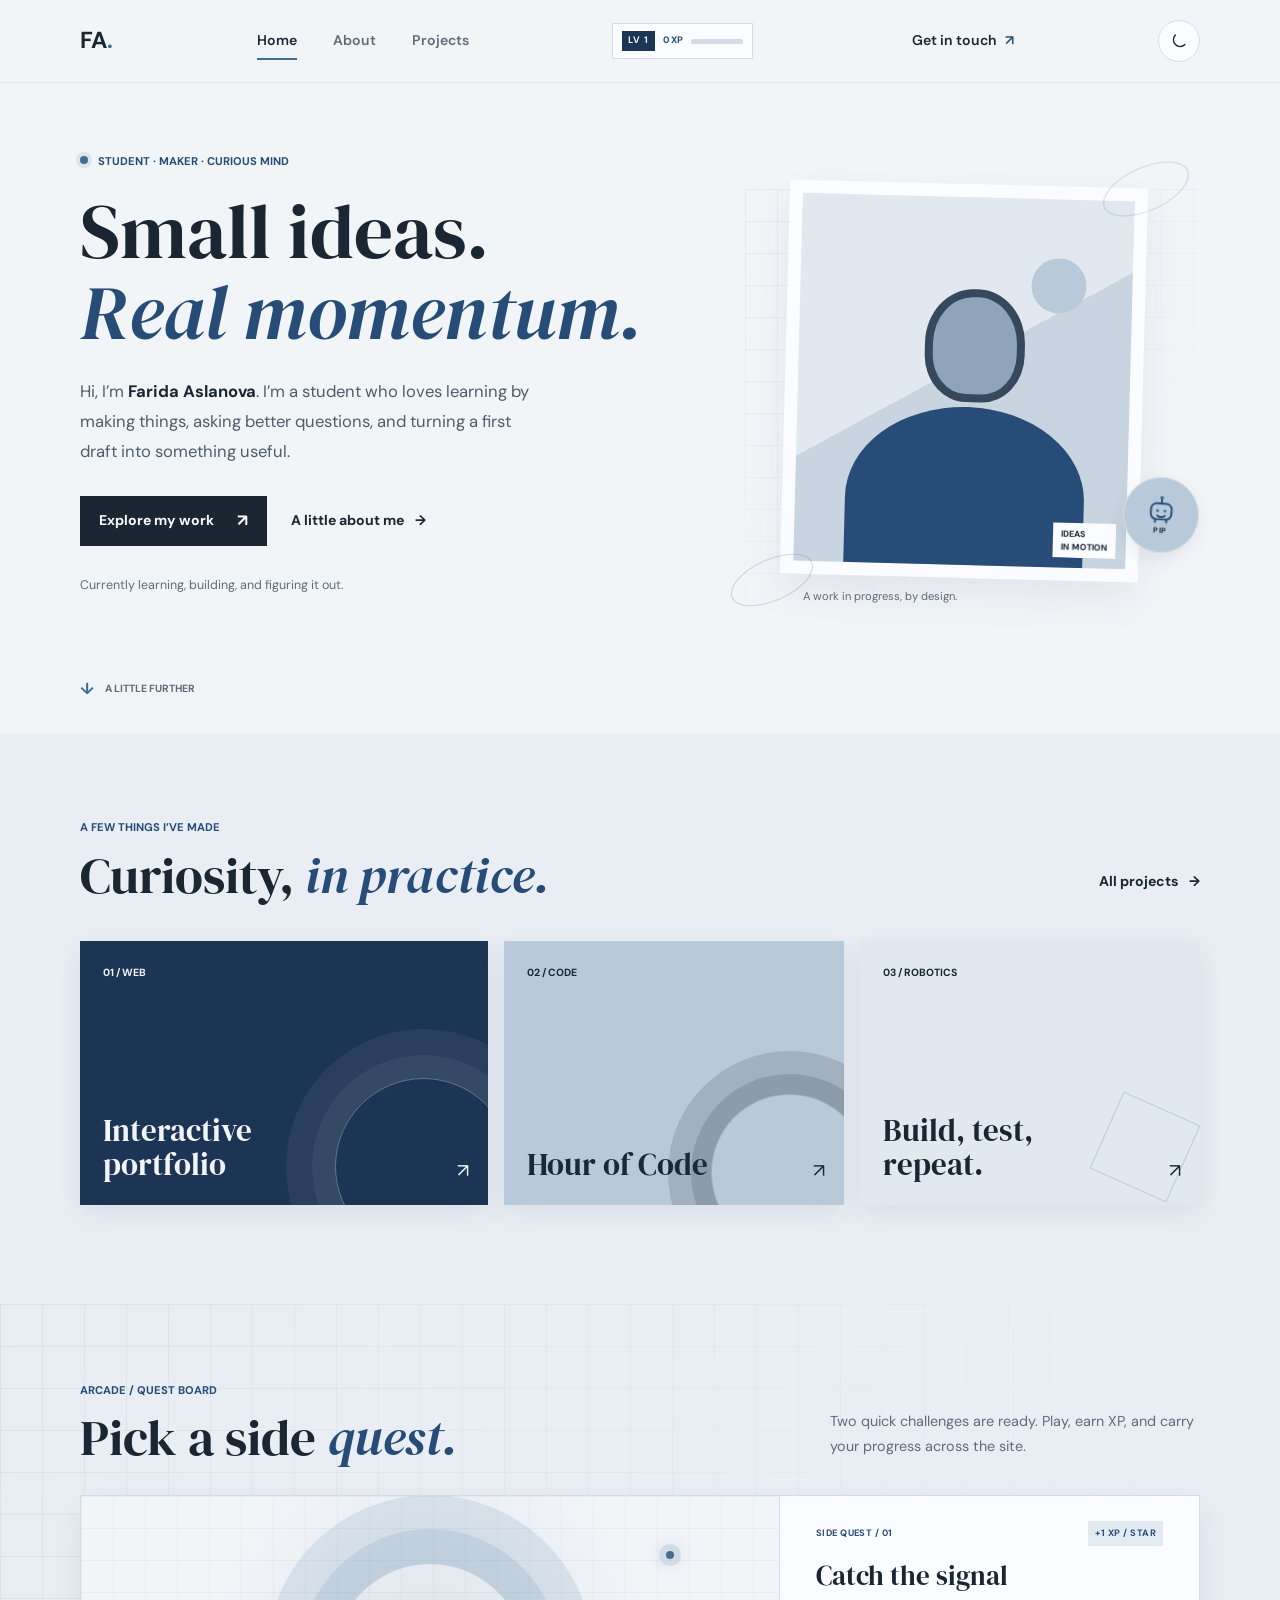
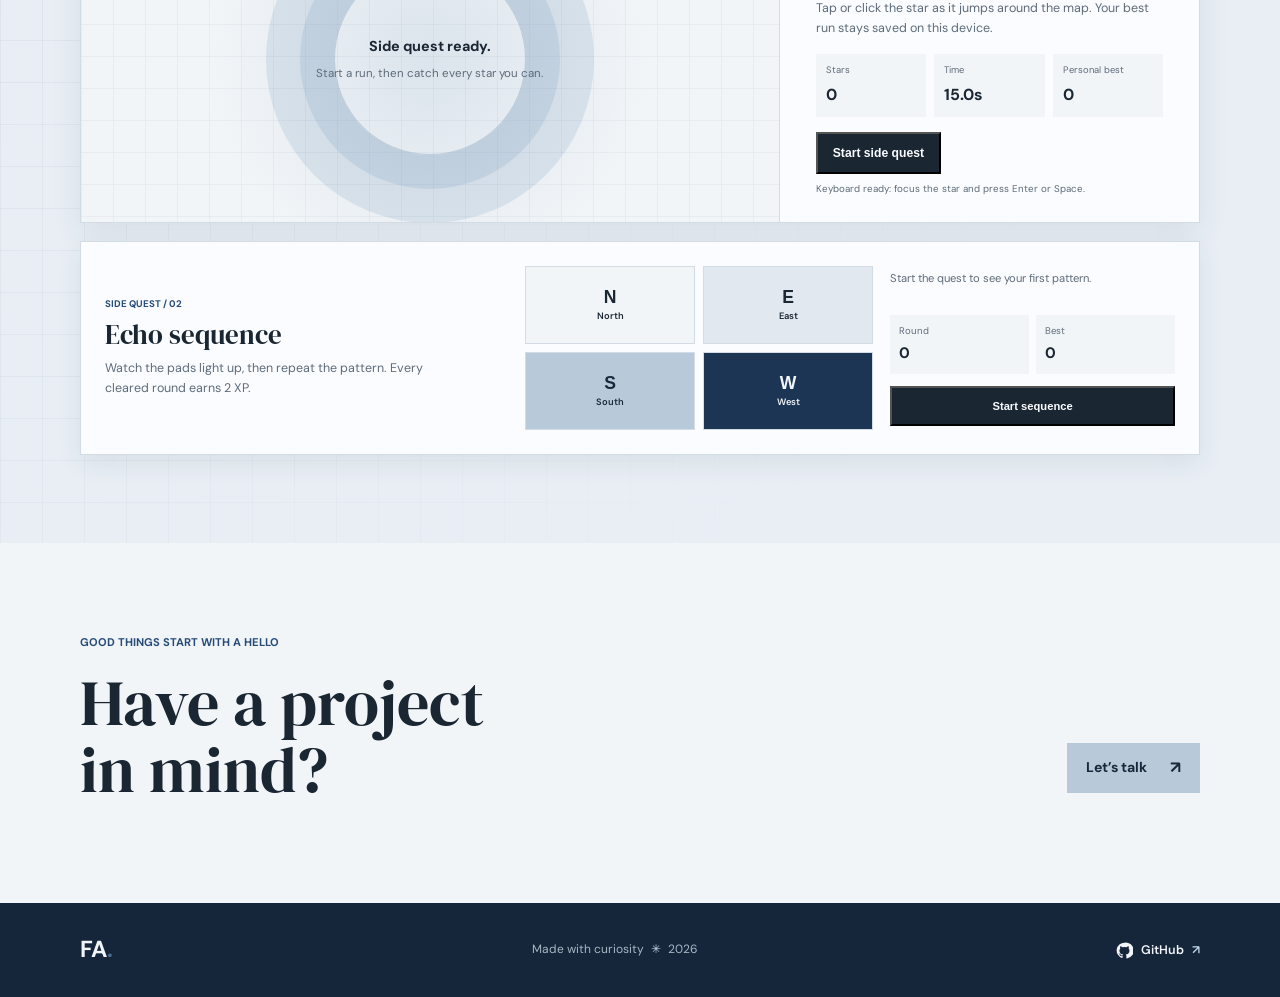
==== commit 6e49052c: "Added games and gamified the project" ====
--- a/index.html
+++ b/index.html
@@ -3,8 +3,9 @@
 <head>
   <meta charset="utf-8">
   <meta name="viewport" content="width=device-width, initial-scale=1">
-  <meta name="description" content="A personal portfolio sharing my background, skills, and projects.">
+  <meta name="description" content="Farida Aslanova’s portfolio of learning, projects, and original mini-games.">
   <title>Farida Aslanova | Portfolio</title>
+  <link rel="icon" type="image/svg+xml" href="favicon.svg">
   <script src="theme.js"></script>
   <link rel="preconnect" href="https://fonts.googleapis.com">
   <link rel="preconnect" href="https://fonts.gstatic.com" crossorigin>
@@ -15,6 +16,7 @@
   <script src="wheel-smoothing.js" defer></script>
   <script src="game-progress.js" defer></script>
   <script src="star-scout.js" defer></script>
+  <script src="sequence-game.js" defer></script>
   <script src="home-interactions.js" defer></script>
 </head>
 <body>
@@ -55,14 +57,14 @@
         <p class="hero-note">Currently learning, building, and figuring it out.</p>
         <div class="buddy-message" id="idea-buddy-message" role="status" aria-live="polite" hidden></div>
       </div>
-      <div class="hero-visual" aria-label="Profile photo placeholder">
+      <div class="hero-visual">
         <div class="visual-grid" aria-hidden="true"></div>
         <div class="photo-frame">
-          <div class="photo-placeholder" role="img" aria-label="Add your profile photo here">
+          <div class="photo-placeholder" role="img" aria-label="Illustrated portrait of a curious maker">
             <span class="photo-sun" aria-hidden="true"></span>
             <span class="photo-head" aria-hidden="true"></span>
             <span class="photo-body" aria-hidden="true"></span>
-            <span class="photo-label">YOUR PHOTO<br>GOES HERE</span>
+            <span class="photo-label">IDEAS<br>IN MOTION</span>
           </div>
         </div>
         <div class="orbit orbit-one" aria-hidden="true"></div>
@@ -95,7 +97,7 @@
         <div class="preview-grid">
           <a class="preview-item preview-web" href="projects.html#project-1">
             <span class="preview-number">01 / WEB</span>
-            <span class="preview-title">A first project<br>in progress</span>
+            <span class="preview-title">Interactive<br>portfolio</span>
             <span class="preview-arrow" aria-hidden="true">↗</span>
           </a>
           <a class="preview-item preview-code" href="projects.html#hour-of-code">
@@ -116,10 +118,10 @@
       <div class="shell">
         <div class="arcade-heading">
           <div>
-            <p class="eyebrow">SIDE QUEST / 01</p>
-            <h2 id="star-title">Star <em>scout.</em></h2>
+            <p class="eyebrow">ARCADE / QUEST BOARD</p>
+            <h2 id="star-title">Pick a side <em>quest.</em></h2>
           </div>
-          <p class="arcade-note">Collect as many stars as you can in 15 seconds. Each one adds a little XP to your player level.</p>
+          <p class="arcade-note">Two quick challenges are ready. Play, earn XP, and carry your progress across the site.</p>
         </div>
         <div class="star-game" id="star-game">
           <div class="star-game-arena" id="star-game-arena">
@@ -131,7 +133,7 @@
             </div>
           </div>
           <aside class="star-game-panel">
-            <div class="star-game-badges"><span>ARCADE / 01</span><span>+1 XP / STAR</span></div>
+            <div class="star-game-badges"><span>SIDE QUEST / 01</span><span>+1 XP / STAR</span></div>
             <h3>Catch the signal</h3>
             <p>Tap or click the star as it jumps around the map. Your best run stays saved on this device.</p>
             <div class="star-game-stats">
@@ -143,6 +145,29 @@
             <p class="star-game-help">Keyboard ready: focus the star and press Enter or Space.</p>
           </aside>
         </div>
+        <article class="sequence-quest" id="sequence-quest" aria-labelledby="sequence-title">
+          <div class="sequence-intro">
+            <p class="eyebrow">SIDE QUEST / 02</p>
+            <h3 id="sequence-title">Echo sequence</h3>
+            <p>Watch the pads light up, then repeat the pattern. Every cleared round earns 2 XP.</p>
+          </div>
+          <div class="sequence-layout">
+            <div class="sequence-pads" id="sequence-pads" role="group" aria-label="Four sequence pads">
+              <button class="sequence-pad pad-north" type="button" data-pad="north" aria-label="North pad" disabled><span aria-hidden="true">N</span><small>North</small></button>
+              <button class="sequence-pad pad-east" type="button" data-pad="east" aria-label="East pad" disabled><span aria-hidden="true">E</span><small>East</small></button>
+              <button class="sequence-pad pad-south" type="button" data-pad="south" aria-label="South pad" disabled><span aria-hidden="true">S</span><small>South</small></button>
+              <button class="sequence-pad pad-west" type="button" data-pad="west" aria-label="West pad" disabled><span aria-hidden="true">W</span><small>West</small></button>
+            </div>
+            <div class="sequence-panel">
+              <p class="sequence-status" id="sequence-status" role="status" aria-live="polite">Start the quest to see your first pattern.</p>
+              <div class="sequence-stats">
+                <div><span>Round</span><output id="sequence-round">0</output></div>
+                <div><span>Best</span><output id="sequence-best">0</output></div>
+              </div>
+              <button class="button button-dark sequence-start" id="sequence-start" type="button">Start sequence</button>
+            </div>
+          </div>
+        </article>
       </div>
     </section>
 
--- a/styles.css
+++ b/styles.css
@@ -209,8 +209,7 @@
 .star-target { position: absolute; z-index: 2; top: 50%; left: 50%; width: 56px; aspect-ratio: 1; display: grid; place-items: center; padding: 0; border: 1px solid var(--accent); border-radius: 50%; color: var(--accent-ink); background: var(--accent-soft); box-shadow: 0 0 0 7px var(--accent-glow), 0 8px 20px var(--shadow); cursor: pointer; font-size: 1.55rem; transform: translate(-50%, -50%) scale(.65); visibility: hidden; transition: left .18s cubic-bezier(.22, 1, .36, 1), top .18s cubic-bezier(.22, 1, .36, 1), transform .18s cubic-bezier(.22, 1, .36, 1), box-shadow .18s ease, visibility .18s; }
 .star-target:hover { box-shadow: 0 0 0 11px var(--accent-glow), 0 10px 24px var(--shadow); transform: translate(-50%, -50%) scale(1.08); }
 .star-target:active { transform: translate(-50%, -50%) scale(.92); }
-.star-game.is-active .star-target { visibility: visible; transform: translate(-50%, -50%) scale(1); }
-.star-game.is-active .star-target { animation: star-pulse 1.2s ease-in-out infinite alternate; }
+.star-game.is-active .star-target { visibility: visible; transform: translate(-50%, -50%) scale(1); animation: star-pulse 1.2s ease-in-out infinite alternate; }
 .star-game-overlay { position: absolute; z-index: 1; inset: 0; display: flex; flex-direction: column; align-items: center; justify-content: center; gap: 6px; padding: 20px; text-align: center; pointer-events: none; transition: opacity .25s ease, transform .25s ease; }
 .star-game.is-active .star-game-overlay { opacity: 0; transform: translateY(6px); }
 .star-game-overlay strong { color: var(--ink); font-size: .9rem; }
@@ -226,6 +225,29 @@
 .star-start { min-height: 42px; gap: 12px; padding-inline: 15px; font-size: .76rem; }
 .star-game-help { margin: -7px 0 0; color: var(--muted); font-size: .61rem; line-height: 1.5; }
 .star-game.is-active .star-start { background: var(--accent-soft); color: var(--accent-ink); }
+.sequence-quest { display: grid; grid-template-columns: minmax(0, .75fr) minmax(0, 1.25fr); align-items: center; gap: 30px; margin-top: 18px; padding: 24px; border: 1px solid var(--line); background: var(--white); box-shadow: 0 8px 24px var(--shadow); }
+.sequence-intro .eyebrow { margin-bottom: 8px; font-size: .6rem; }
+.sequence-intro h3, .codebreaker-intro h3 { margin-bottom: 9px; font-family: var(--serif); font-size: 1.7rem; font-weight: 400; line-height: 1.1; }
+.sequence-intro > p:last-child, .codebreaker-intro > p:last-child { max-width: 360px; margin: 0; color: var(--muted); font-size: .78rem; line-height: 1.6; }
+.sequence-layout { display: grid; grid-template-columns: minmax(0, 1.1fr) minmax(155px, .9fr); align-items: center; gap: 17px; }
+.sequence-pads { display: grid; grid-template-columns: repeat(2, minmax(0, 1fr)); gap: 8px; }
+.sequence-pad { min-width: 0; min-height: 78px; display: flex; flex-direction: column; align-items: center; justify-content: center; gap: 2px; padding: 8px; border: 1px solid var(--line); cursor: pointer; transition: transform .18s ease, box-shadow .18s ease, filter .18s ease; }
+.sequence-pad:disabled { cursor: wait; opacity: 1; }
+.sequence-pad:hover:not(:disabled) { transform: translateY(-2px); }
+.sequence-pad > span { font-size: 1.1rem; font-weight: 700; line-height: 1.1; }
+.sequence-pad small { font: 600 .58rem var(--sans); }
+.pad-north { color: var(--ink); background: var(--paper); }
+.pad-east { color: var(--ink); background: var(--stone); }
+.pad-south { color: var(--accent-ink); background: var(--accent-soft); }
+.pad-west { color: var(--footer-ink); background: var(--brand-deep); }
+.sequence-pad.is-lit { filter: brightness(1.12); transform: scale(.97); box-shadow: 0 0 0 4px var(--accent-glow), inset 0 0 0 2px var(--white); }
+.sequence-panel { display: grid; align-content: center; gap: 12px; }
+.sequence-status { min-height: 3em; margin: 0; color: var(--muted); font-size: .7rem; line-height: 1.5; }
+.sequence-stats { display: grid; grid-template-columns: repeat(2, minmax(0, 1fr)); gap: 7px; }
+.sequence-stats > div { padding: 8px 9px; color: var(--muted); background: var(--paper); font-size: .6rem; }
+.sequence-stats output { display: block; margin-top: 2px; color: var(--ink); font-size: .95rem; font-weight: 700; }
+.sequence-start { min-height: 40px; width: 100%; gap: 8px; padding-inline: 12px; font-size: .7rem; }
+.sequence-quest.is-over .sequence-status { color: var(--brand); }
 
 .page-intro { position: relative; min-height: 380px; display: flex; flex-direction: column; justify-content: center; padding-top: 49px; padding-bottom: 52px; }
 .page-intro h1 { margin-bottom: 18px; font-size: clamp(3.4rem, 6vw, 5.2rem); }
@@ -305,7 +327,6 @@
 .project-image-one img { filter: saturate(.72); }
 .project-image-two img { filter: saturate(.78); }
 .project-image-three img { filter: saturate(.78); }
-.project-image-four img { filter: saturate(.66); }
 .image-index, .image-caption { position: absolute; z-index: 1; color: var(--ink); background: var(--white); font-size: .66rem; font-weight: 700; }
 .image-index { top: 13px; left: 13px; display: grid; width: 34px; aspect-ratio: 1; place-items: center; }
 .image-caption { right: 13px; bottom: 13px; padding: 6px 9px; }
@@ -316,11 +337,15 @@
 .project-copy > p:not(.eyebrow) { max-width: 410px; margin-bottom: 19px; color: var(--muted); font-size: .9rem; line-height: 1.75; }
 .project-link { display: inline-flex; align-items: center; gap: 11px; padding-bottom: 4px; border-bottom: 1px solid var(--orbit-line); color: var(--brand); font-size: .82rem; font-weight: 700; transition: color .3s ease, border-color .3s ease; }
 .project-link:hover { color: var(--accent); border-color: var(--accent); }
-.project-arcade { padding: 78px 0 88px; background: var(--band); }
+.project-arcade { position: relative; overflow: hidden; padding: 78px 0 88px; background: var(--band); }
+.project-arcade::before { position: absolute; inset: 0; background-image: linear-gradient(var(--grid-line) 1px, transparent 1px), linear-gradient(90deg, var(--grid-line) 1px, transparent 1px); background-size: 42px 42px; content: ""; mask-image: linear-gradient(130deg, #000 0%, transparent 76%); pointer-events: none; }
+.project-arcade > .shell { position: relative; z-index: 1; }
 .arcade-heading { display: flex; align-items: end; justify-content: space-between; gap: 32px; margin-bottom: 30px; }
 .arcade-heading .eyebrow { margin-bottom: 13px; }
 .arcade-note { max-width: 370px; margin-bottom: 7px; color: var(--muted); font-size: .9rem; line-height: 1.7; }
 .memory-game { display: grid; grid-template-columns: minmax(0, 1.3fr) minmax(230px, .7fr); gap: 20px; padding: 24px; border: 1px solid var(--line); background: var(--white); box-shadow: 0 10px 28px var(--shadow); }
+.memory-game-title { grid-column: 1 / -1; margin: 0; color: var(--ink); font-family: var(--serif); font-size: 1.5rem; font-weight: 400; line-height: 1.1; }
+.memory-game-title span { display: block; margin-bottom: 7px; color: var(--brand); font: 700 .58rem/1.4 var(--sans); letter-spacing: .05em; }
 .memory-grid { display: grid; grid-template-columns: repeat(4, minmax(0, 1fr)); gap: 10px; }
 .memory-tile { position: relative; min-width: 0; aspect-ratio: 1.15; padding: 0; border: 0; background: transparent; cursor: pointer; perspective: 700px; transition: transform .35s cubic-bezier(.22, 1, .36, 1); }
 .memory-tile:hover:not(.is-matched) { transform: translateY(-2px); }
@@ -362,6 +387,29 @@
 .reaction-help { min-height: 2.8em; margin: 0; color: var(--muted); font-size: .67rem; line-height: 1.5; }
 .reaction-stats { display: flex; flex-wrap: wrap; gap: 9px 22px; color: var(--muted); font-size: .65rem; }
 .reaction-stats output { margin-left: 4px; color: var(--brand); font-weight: 700; }
+.codebreaker-quest { display: grid; grid-template-columns: minmax(0, .7fr) minmax(0, 1.3fr); gap: 24px; margin-top: 18px; border: 1px solid var(--line); background: var(--white); box-shadow: 0 8px 24px var(--shadow); }
+.codebreaker-intro { display: flex; flex-direction: column; justify-content: center; padding: 24px; }
+.codebreaker-intro .eyebrow { margin-bottom: 8px; font-size: .6rem; }
+.codebreaker-game { display: grid; grid-template-columns: minmax(0, .95fr) minmax(0, 1.05fr); gap: 20px; padding: 24px; border-left: 1px solid var(--line); }
+.codebreaker-play, .codebreaker-status { display: grid; align-content: center; gap: 11px; }
+.codebreaker-slots { display: grid; grid-template-columns: repeat(3, minmax(0, 1fr)); gap: 8px; }
+.codebreaker-slot { min-height: 53px; display: grid; place-items: center; border: 1px solid var(--line); color: var(--brand); background: var(--paper); font-size: 1.3rem; }
+.codebreaker-keypad { display: grid; grid-template-columns: repeat(4, minmax(0, 1fr)); gap: 7px; }
+.code-symbol { min-width: 0; aspect-ratio: 1; display: grid; place-items: center; padding: 0; border: 1px solid var(--line); color: var(--brand-deep); background: var(--stone); cursor: pointer; font: 700 1rem var(--sans); transition: transform .2s ease, background-color .2s ease, box-shadow .2s ease; }
+.code-symbol:hover:not(:disabled) { transform: translateY(-2px); box-shadow: 0 5px 12px var(--shadow); }
+.code-symbol.is-selected { border-color: var(--accent); color: var(--accent-ink); background: var(--accent-soft); }
+.code-symbol:disabled { cursor: not-allowed; opacity: .46; }
+.codebreaker-actions { display: flex; gap: 8px; }
+.codebreaker-actions .button, .codebreaker-reset { min-height: 38px; gap: 7px; padding-inline: 11px; font-size: .68rem; }
+.codebreaker-undo { flex: 0 0 auto; }
+.codebreaker-submit { flex: 1; }
+.codebreaker-message { min-height: 3.2em; margin: 0; color: var(--muted); font-size: .7rem; line-height: 1.5; }
+.codebreaker-stats { display: flex; flex-wrap: wrap; gap: 8px 18px; color: var(--muted); font-size: .62rem; }
+.codebreaker-stats output { margin-left: 4px; color: var(--brand); font-weight: 700; }
+.codebreaker-history { max-height: 145px; overflow: auto; margin: 0; padding: 0 0 0 18px; color: var(--muted); font-size: .6rem; line-height: 1.7; }
+.codebreaker-history:empty { display: none; }
+.codebreaker-quest.is-cracked { border-color: var(--accent); animation: code-unlock .35s ease; }
+.codebreaker-quest.is-locked .codebreaker-message { color: var(--brand); }
 .project-end { padding-top: 83px; padding-bottom: 94px; }
 .project-end .eyebrow { margin-bottom: 15px; }
 .project-end h2 { margin-bottom: 26px; font-size: clamp(2.7rem, 4.5vw, 4.3rem); }
@@ -403,6 +451,8 @@
   .star-game-panel { display: grid; grid-template-columns: 1fr auto; align-items: center; gap: 12px 16px; }
   .star-game-badges, .star-game-panel h3, .star-game-panel > p:not(.star-game-help), .star-game-stats, .star-game-help { grid-column: 1 / -1; }
   .star-start { grid-column: 1 / -1; }
+  .sequence-quest { grid-template-columns: 1fr; gap: 20px; padding: 20px; }
+  .sequence-layout { grid-template-columns: minmax(0, 1fr) minmax(170px, .8fr); }
   .next-step { padding-top: 70px; padding-bottom: 76px; }
   .page-intro { min-height: 340px; padding-top: 56px; padding-bottom: 50px; }
   .about-story { padding: 62px 0; }
@@ -422,9 +472,13 @@
   .project-stack { gap: 16px; }
   .project-arcade { padding: 62px 0 70px; }
   .memory-game { grid-template-columns: 1fr; gap: 18px; padding: 18px; }
+  .memory-game-title { grid-column: 1; }
   .memory-side { gap: 15px; padding: 18px 0 0; border-top: 1px solid var(--line); border-left: 0; }
   .memory-help { max-width: none; margin-top: -7px; }
   .reaction-quest { gap: 20px; padding: 18px; }
+  .codebreaker-quest { grid-template-columns: 1fr; gap: 0; }
+  .codebreaker-intro { padding: 20px 20px 0; }
+  .codebreaker-game { grid-template-columns: minmax(0, .9fr) minmax(0, 1.1fr); gap: 16px; padding: 20px; border-top: 1px solid var(--line); border-left: 0; }
   .project-end { padding-top: 66px; padding-bottom: 76px; }
 }
 
@@ -458,6 +512,9 @@
   .star-game-stats > div { padding: 8px 7px; font-size: .54rem; }
   .star-game-stats output { font-size: .92rem; }
   .star-game-badges { font-size: .55rem; }
+  .sequence-quest { gap: 17px; padding: 16px; }
+  .sequence-layout { grid-template-columns: 1fr; }
+  .sequence-pad { min-height: 68px; }
   .next-step-row { align-items: flex-start; flex-direction: column; gap: 22px; }
   .next-step .button { margin-bottom: 0; }
   .page-intro { min-height: 325px; }
@@ -479,6 +536,9 @@
   .memory-tile { aspect-ratio: .98; }
   .memory-side { gap: 13px; }
   .memory-stats > div { padding: 9px 10px; }
+  .codebreaker-intro { padding: 17px 17px 0; }
+  .codebreaker-game { grid-template-columns: 1fr; gap: 14px; padding: 17px; }
+  .codebreaker-play, .codebreaker-status { gap: 10px; }
   .reaction-quest { grid-template-columns: 1fr; gap: 15px; padding: 16px; }
   .reaction-trigger { min-height: 64px; }
   .footer-inner { min-height: 110px; flex-wrap: wrap; justify-content: space-between; padding-top: 20px; padding-bottom: 20px; }
@@ -569,6 +629,12 @@
 html.theme-transition .star-game-panel,
 html.theme-transition .star-game-stats > div,
 html.theme-transition .star-target,
+html.theme-transition .sequence-quest,
+html.theme-transition .sequence-pad,
+html.theme-transition .codebreaker-quest,
+html.theme-transition .codebreaker-game,
+html.theme-transition .codebreaker-slot,
+html.theme-transition .code-symbol,
 html.theme-transition .reaction-quest,
 html.theme-transition .reaction-trigger,
 html.theme-transition .memory-face,
@@ -609,6 +675,9 @@
 @keyframes signal-pulse {
   to { box-shadow: 0 0 0 10px var(--accent-glow), 0 0 22px var(--accent); }
 }
+@keyframes code-unlock {
+  50% { transform: scale(1.035); }
+}
 
 @media (prefers-reduced-motion: reduce) {
   *, *::before, *::after { scroll-behavior: auto !important; animation-duration: .01ms !important; animation-iteration-count: 1 !important; transition-duration: .01ms !important; }
